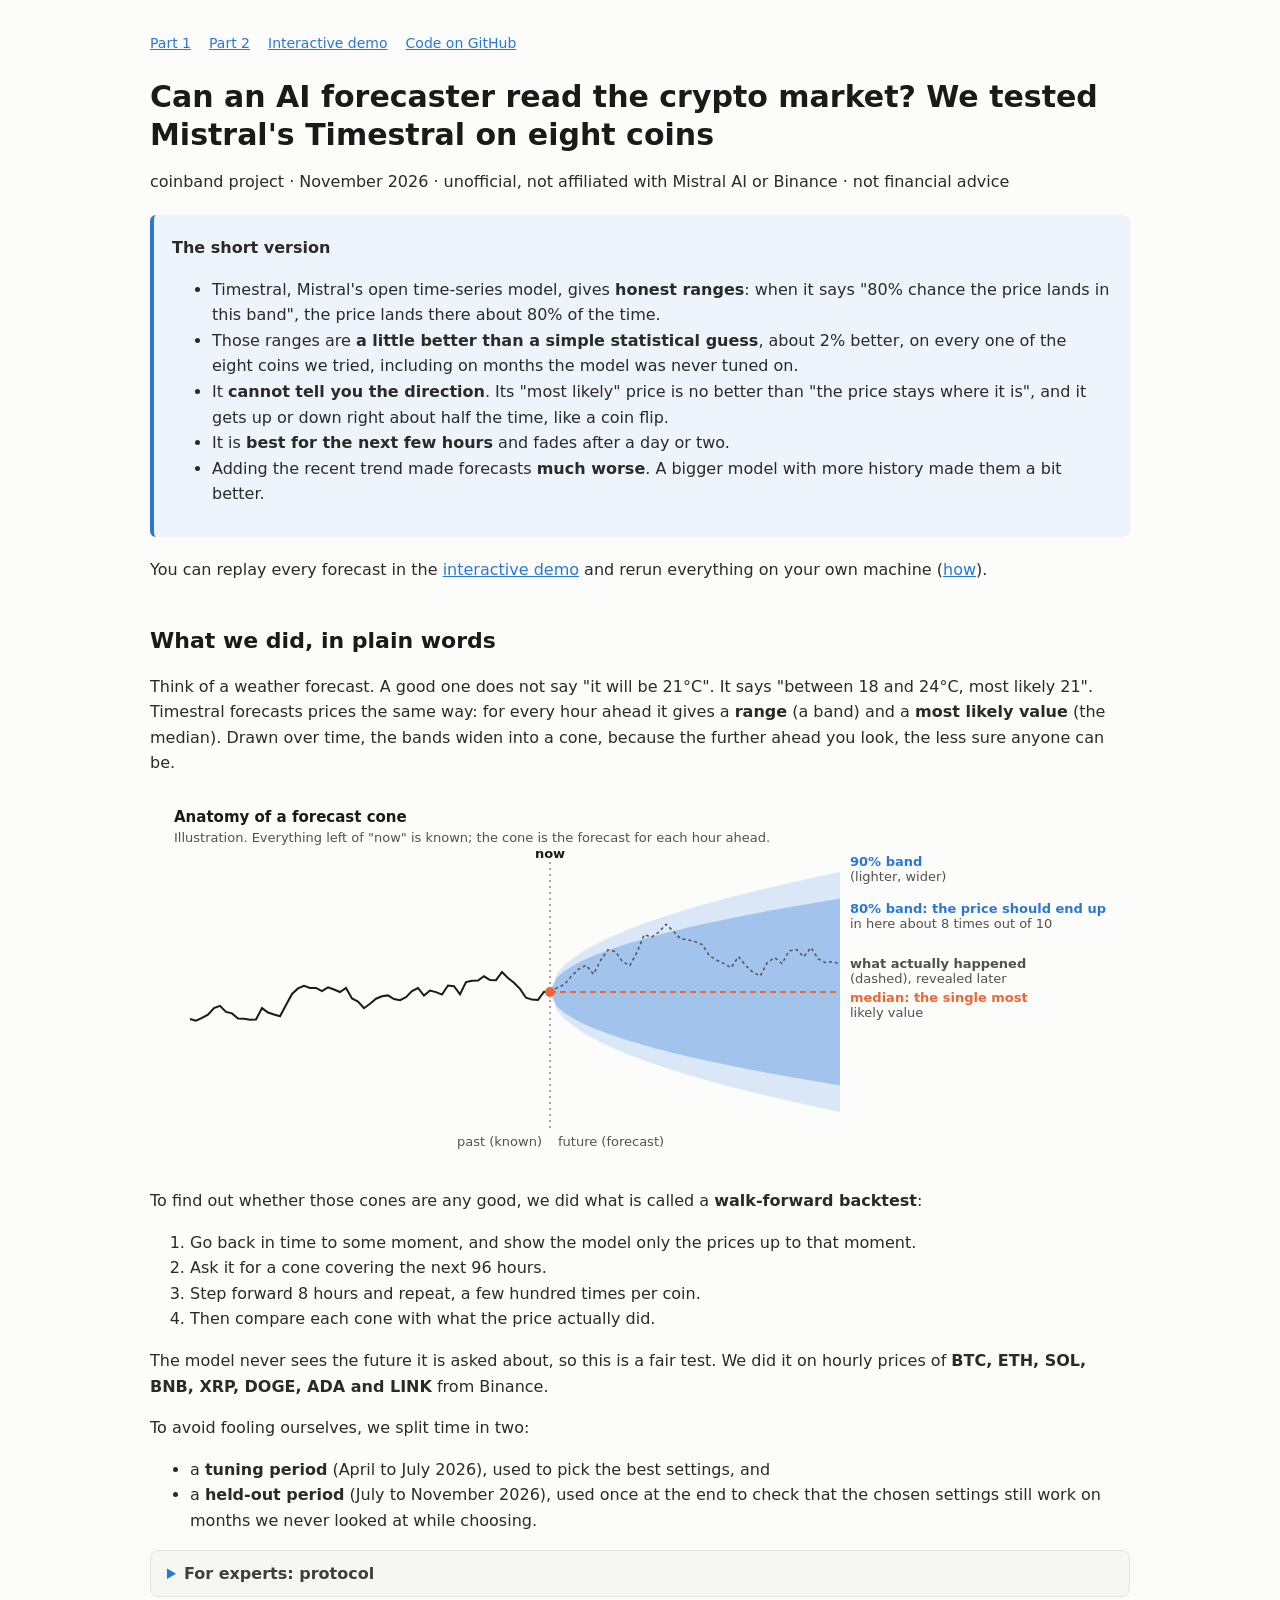
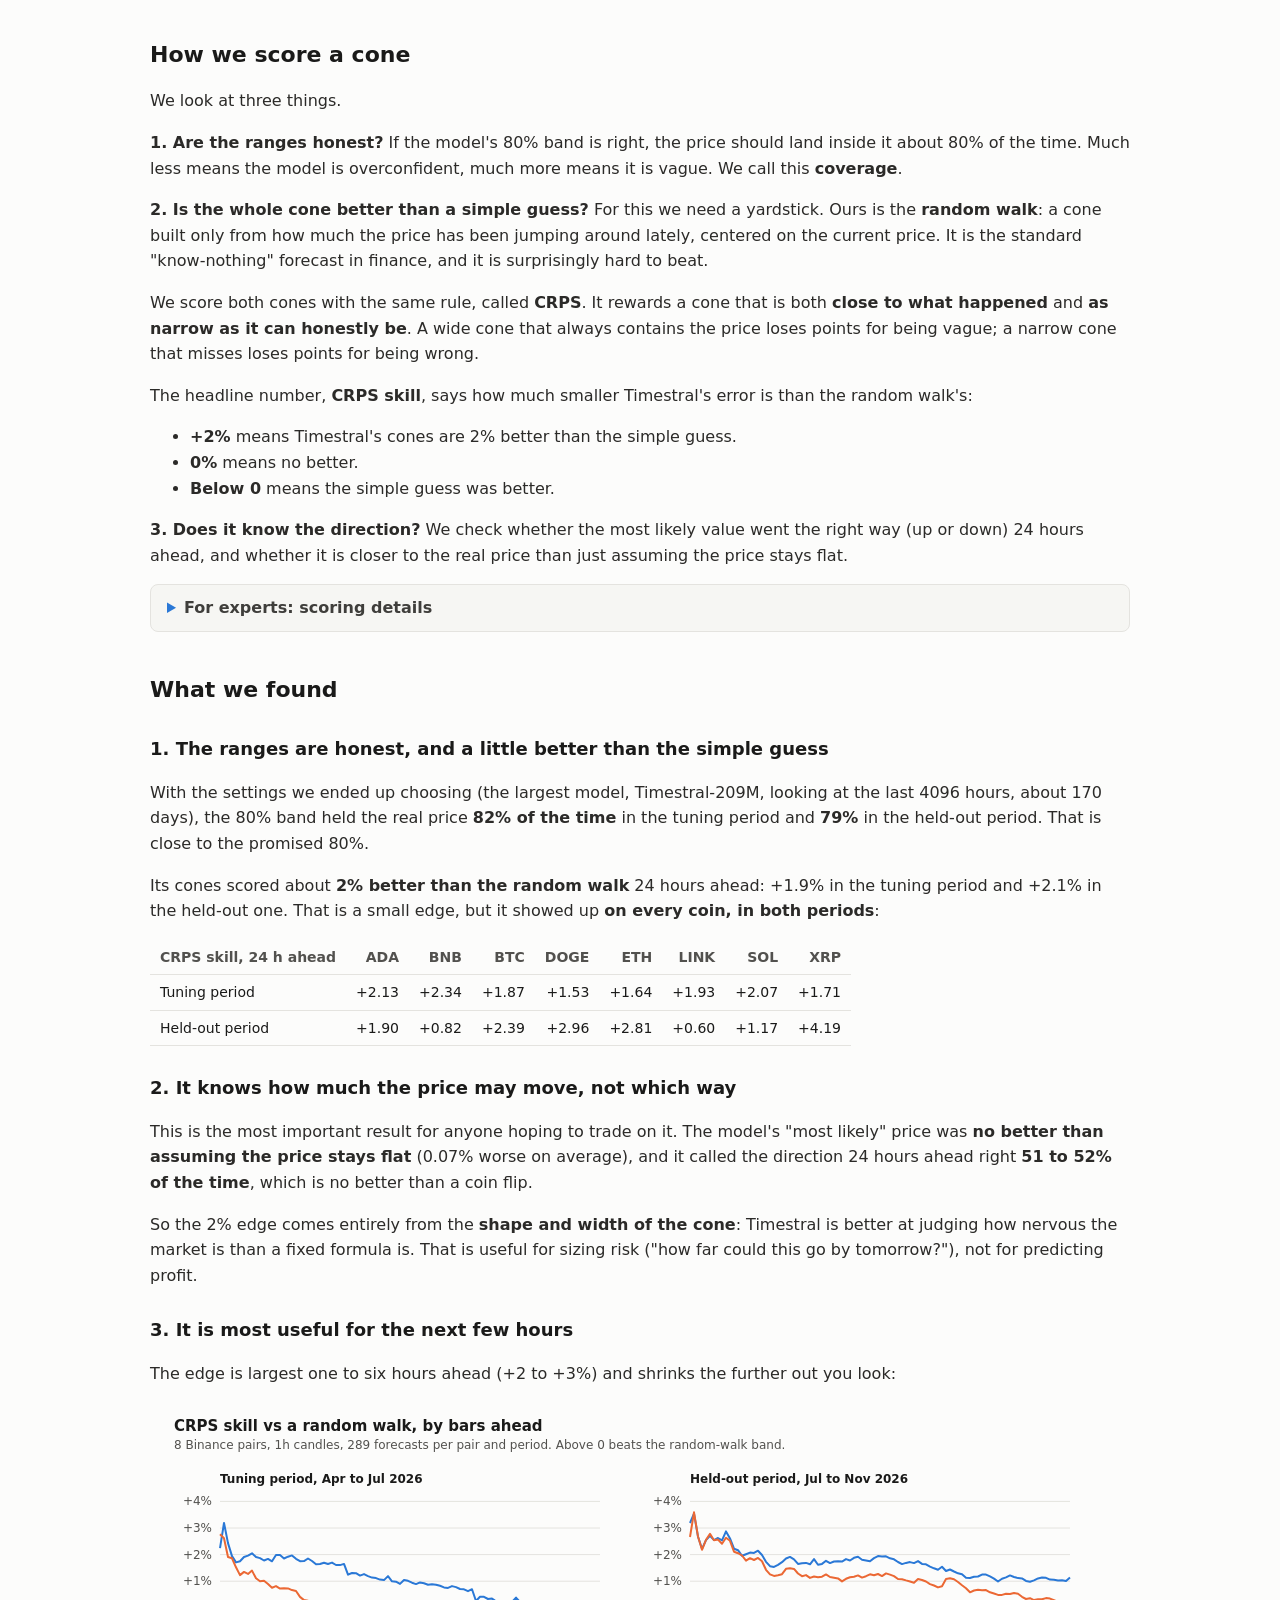
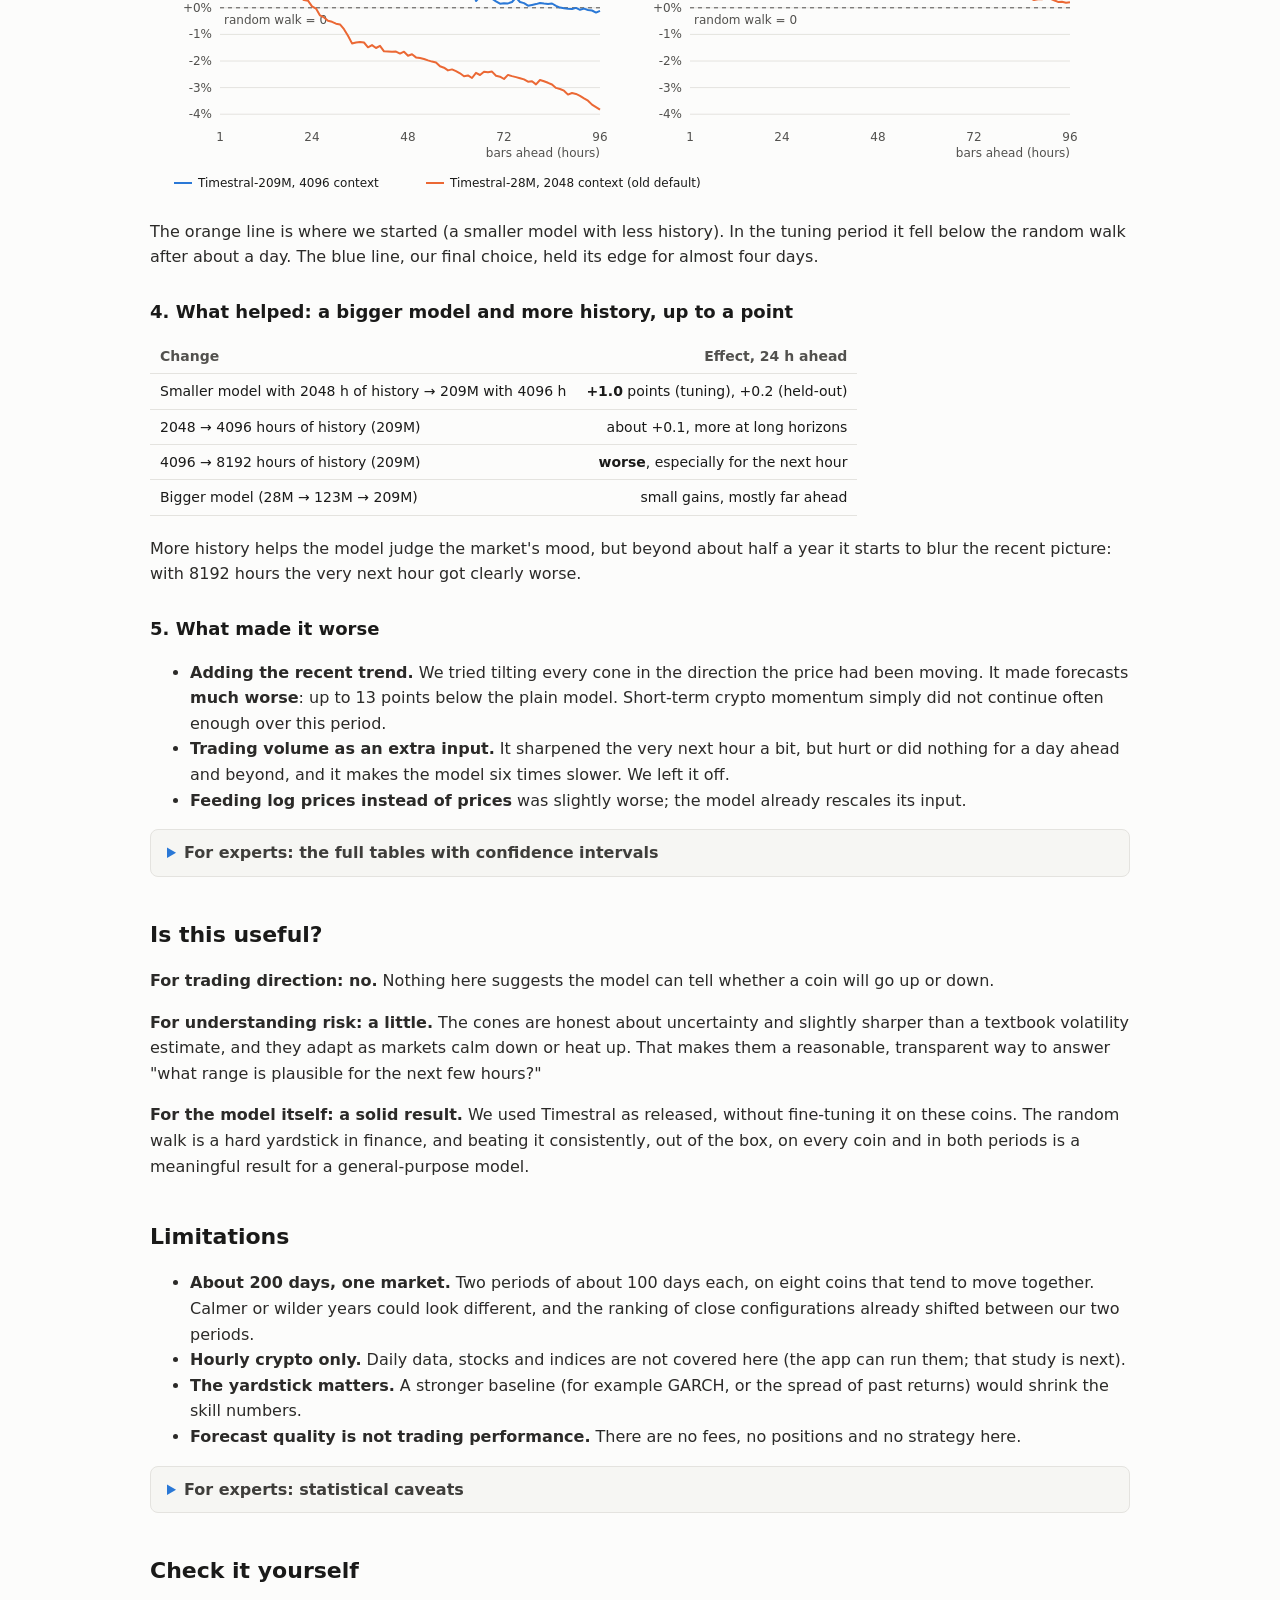
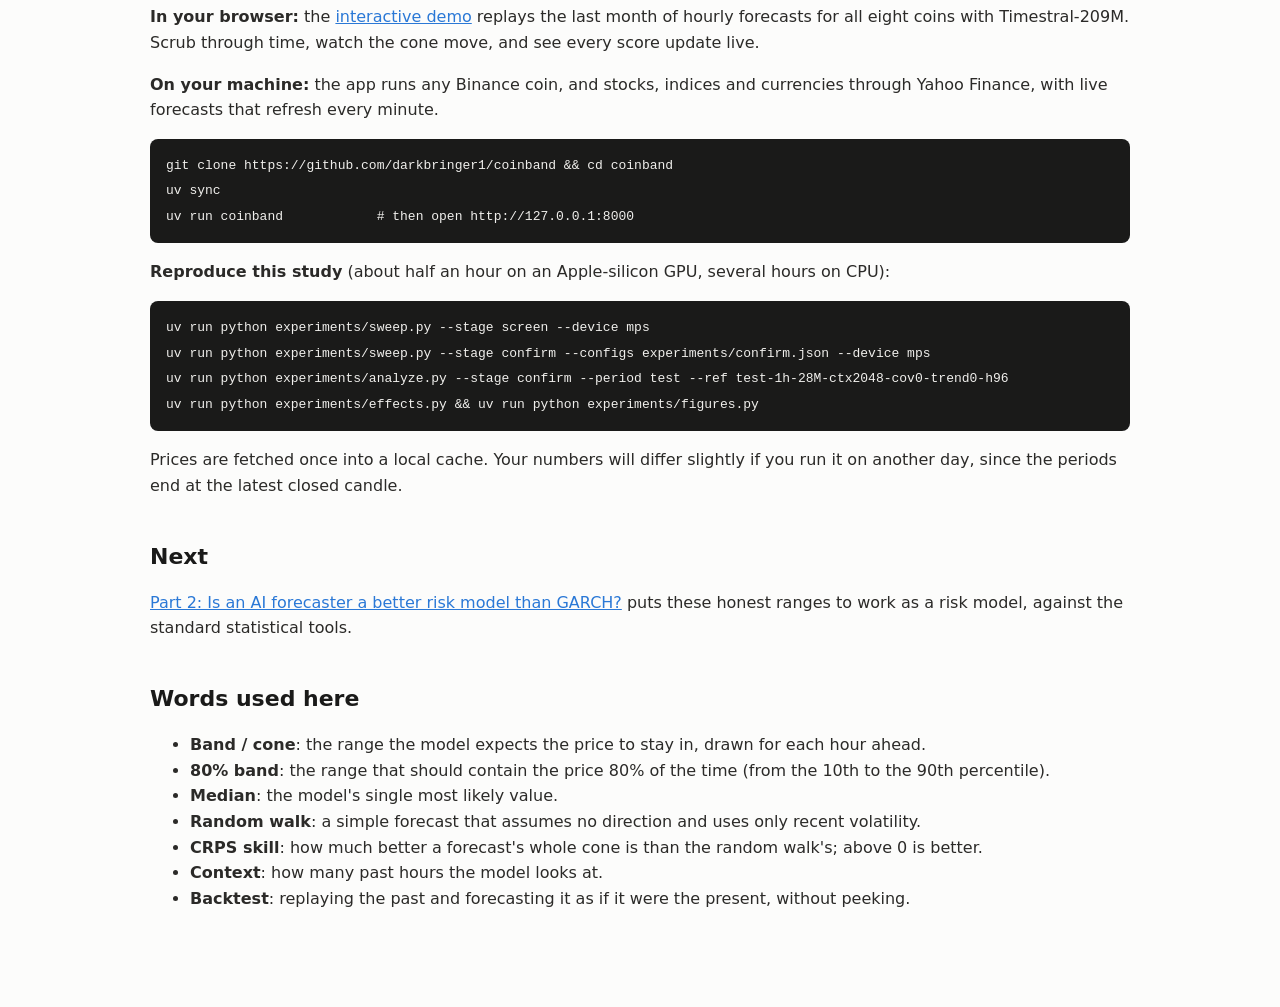
==== docs/index.html @ 48e4bb6d "Rewrite the study for general readers and build a GitHub Pages site - docs/paper.md rewritten in two" ====
<!-- generated by experiments/build_site.py from docs/paper.md -->
<!DOCTYPE html><html lang="en"><head><meta charset="utf-8"><meta name="viewport" content="width=device-width, initial-scale=1"><meta name="description" content="We backtested Mistral's Timestral forecaster on eight crypto coins: honest ranges, a small but consistent edge over a random walk, and no sense of direction."><title>Can an AI forecaster read the crypto market? We tested Mistral&#x27;s Timestral on eight coins</title><style>
:root { color-scheme: light; }
body { margin: 0; background: #fcfcfb; color: #1a1a19;
  font: 16px/1.6 ui-sans-serif, system-ui, -apple-system, "Segoe UI", Roboto, sans-serif; }
main { max-width: 980px; margin: 0 auto; padding: 32px 24px 80px; }
nav { font-size: 14px; margin-bottom: 24px; }
nav a { color: #2a78d6; }
h1 { font-size: 30px; line-height: 1.25; margin: 0 0 8px; }
h2 { font-size: 22px; margin: 40px 0 12px; }
h3 { font-size: 18px; margin: 28px 0 10px; }
p, li { color: #2b2a28; }
a { color: #2a78d6; }
code { font: 13px ui-monospace, SFMono-Regular, Menlo, monospace; background: #efeee9; padding: 1px 4px; border-radius: 4px; }
pre { background: #1a1a19; color: #f0efec; padding: 14px 16px; border-radius: 8px; overflow-x: auto; }
pre code { background: none; color: inherit; padding: 0; }
.table-wrap { overflow-x: auto; margin: 12px 0 20px; }
table { border-collapse: collapse; font-size: 14px; font-variant-numeric: tabular-nums; }
th, td { border-bottom: 1px solid #e4e3df; padding: 6px 10px; text-align: right; white-space: nowrap; }
th:first-child, td:first-child { text-align: left; white-space: normal; }
th { color: #52514e; font-weight: 600; }
img { max-width: 100%; height: auto; display: block; margin: 16px 0; }
blockquote { margin: 20px 0; padding: 14px 18px; background: #eef4fc; border-left: 4px solid #2a78d6; border-radius: 6px; }
blockquote p { margin: 6px 0; }
details { margin: 16px 0; border: 1px solid #e4e3df; border-radius: 8px; padding: 0 16px; background: #f6f6f3; }
details[open] { padding-bottom: 8px; }
summary { cursor: pointer; padding: 10px 0; font-weight: 600; color: #3f3e3b; }
details > summary::marker { color: #2a78d6; }
.lede { font-size: 18px; color: #3f3e3b; }
.nav { display: flex; gap: 18px; flex-wrap: wrap; }
</style></head><body><main><nav class="nav"><a href="./">Part 1</a><a href="risk/">Part 2</a><a href="demo/">Interactive demo</a><a href="https://github.com/darkbringer1/coinband">Code on GitHub</a></nav><h1 id="can-an-ai-forecaster-read-the-crypto-market-we-tested-mistral-s-timestral-on-eight-coins">Can an AI forecaster read the crypto market? We tested Mistral's Timestral on eight coins</h1>
<p>coinband project · November 2026 · unofficial, not affiliated with Mistral AI or Binance · not financial advice</p>
<blockquote><p><strong>The short version</strong></p>
<ul><li>Timestral, Mistral's open time-series model, gives <strong>honest ranges</strong>: when it says "80% chance the price lands in this band", the price lands there about 80% of the time.</li><li>Those ranges are <strong>a little better than a simple statistical guess</strong>, about 2% better, on every one of the eight coins we tried, including on months the model was never tuned on.</li><li>It <strong>cannot tell you the direction</strong>. Its "most likely" price is no better than "the price stays where it is", and it gets up or down right about half the time, like a coin flip.</li><li>It is <strong>best for the next few hours</strong> and fades after a day or two.</li><li>Adding the recent trend made forecasts <strong>much worse</strong>. A bigger model with more history made them a bit better.</li></ul></blockquote>
<p>You can replay every forecast in the <a href="demo/">interactive demo</a> and rerun everything on your own machine (<a href="#check-it-yourself">how</a>).</p>
<h2 id="what-we-did-in-plain-words">What we did, in plain words</h2>
<p>Think of a weather forecast. A good one does not say "it will be 21°C". It says "between 18 and 24°C, most likely 21". Timestral forecasts prices the same way: for every hour ahead it gives a <strong>range</strong> (a band) and a <strong>most likely value</strong> (the median). Drawn over time, the bands widen into a cone, because the further ahead you look, the less sure anyone can be.</p>
<p><img alt="A forecast cone" src="figures/cone-anatomy.svg"></p>
<p>To find out whether those cones are any good, we did what is called a <strong>walk-forward backtest</strong>:</p>
<ol><li>Go back in time to some moment, and show the model only the prices up to that moment.</li><li>Ask it for a cone covering the next 96 hours.</li><li>Step forward 8 hours and repeat, a few hundred times per coin.</li><li>Then compare each cone with what the price actually did.</li></ol>
<p>The model never sees the future it is asked about, so this is a fair test. We did it on hourly prices of <strong>BTC, ETH, SOL, BNB, XRP, DOGE, ADA and LINK</strong> from Binance.</p>
<p>To avoid fooling ourselves, we split time in two:</p>
<ul><li>a <strong>tuning period</strong> (April to July 2026), used to pick the best settings, and</li><li>a <strong>held-out period</strong> (July to November 2026), used once at the end to check that the chosen settings still work on months we never looked at while choosing.</li></ul>
<details>
<summary>For experts: protocol</summary>
<ul><li>Data: hourly closed candles from Binance's public market-data API, 13,152 hours per pair (May 2025 to November 2026), frozen in a local cache so every run sees the same data.</li><li>At each forecast origin the model sees at most <code>context</code> hours before it (NaN-padded when shorter) and returns 21 quantiles (P01 to P99) for each of the next 96 hours.</li><li>Origins are 8 hours apart; 300 per pair and period, of which the 289 whose 96 hours have fully played out are scored.</li><li>Tuning origins run from 2026-04-20 to 2026-07-29, held-out origins from 2026-07-29 to 2026-11-06.</li><li>Screening: 35 configurations on the tuning period and four pairs (BTC, ETH, SOL, BNB). Confirmation: eight configurations on all eight pairs in both periods. The default was chosen on the tuning period; held-out numbers were computed once, after that choice.</li><li>Models: Timestral-5M, 28M, 123M and 209M from the upstream release, unmodified, with the library's default test-time augmentation (symmetric averaging and non-negative clipping).</li></ul>
</details>
<h2 id="how-we-score-a-cone">How we score a cone</h2>
<p>We look at three things.</p>
<p><strong>1. Are the ranges honest?</strong> If the model's 80% band is right, the price should land inside it about 80% of the time. Much less means the model is overconfident, much more means it is vague. We call this <strong>coverage</strong>.</p>
<p><strong>2. Is the whole cone better than a simple guess?</strong> For this we need a yardstick. Ours is the <strong>random walk</strong>: a cone built only from how much the price has been jumping around lately, centered on the current price. It is the standard "know-nothing" forecast in finance, and it is surprisingly hard to beat.</p>
<p>We score both cones with the same rule, called <strong>CRPS</strong>. It rewards a cone that is both <strong>close to what happened</strong> and <strong>as narrow as it can honestly be</strong>. A wide cone that always contains the price loses points for being vague; a narrow cone that misses loses points for being wrong.</p>
<p>The headline number, <strong>CRPS skill</strong>, says how much smaller Timestral's error is than the random walk's:</p>
<ul><li><strong>+2%</strong> means Timestral's cones are 2% better than the simple guess.</li><li><strong>0%</strong> means no better.</li><li><strong>Below 0</strong> means the simple guess was better.</li></ul>
<p><strong>3. Does it know the direction?</strong> We check whether the most likely value went the right way (up or down) 24 hours ahead, and whether it is closer to the real price than just assuming the price stays flat.</p>
<details>
<summary>For experts: scoring details</summary>
<ul><li>All errors are divided by the last known price, so pairs with very different prices pool fairly.</li><li>CRPS is approximated as twice the mean pinball loss over the model's 21 quantile levels, applied the same way to the forecast and the baseline.</li><li>Random-walk baseline: last price × exp(σ·√k·z_q) for quantile level q at step k, with σ the standard deviation of the previous 500 one-hour log returns.</li><li>CRPS skill = 1 − ΣCRPS(forecast) / ΣCRPS(random walk), pooled over pairs and origins, over steps 1 to h.</li><li>MAE skill: the median against "price stays flat".</li><li>Calibration error: mean absolute gap between each quantile level and how often the price came in at or below that quantile.</li><li>Direction hit: whether the median got the sign of the move h hours ahead right; a flat call counts as a miss.</li><li>Confidence intervals: 90% moving-block bootstrap over origins, blocks of 12 origins (96 hours) so overlapping forecasts stay together, 1000 resamples, the same resamples for every configuration so differences are paired.</li></ul>
</details>
<h2 id="what-we-found">What we found</h2>
<h3 id="1-the-ranges-are-honest-and-a-little-better-than-the-simple-guess">1. The ranges are honest, and a little better than the simple guess</h3>
<p>With the settings we ended up choosing (the largest model, Timestral-209M, looking at the last 4096 hours, about 170 days), the 80% band held the real price <strong>82% of the time</strong> in the tuning period and <strong>79%</strong> in the held-out period. That is close to the promised 80%.</p>
<p>Its cones scored about <strong>2% better than the random walk</strong> 24 hours ahead: +1.9% in the tuning period and +2.1% in the held-out one. That is a small edge, but it showed up <strong>on every coin, in both periods</strong>:</p>
<div class="table-wrap"><table><thead><tr><th>CRPS skill, 24 h ahead</th><th>ADA</th><th>BNB</th><th>BTC</th><th>DOGE</th><th>ETH</th><th>LINK</th><th>SOL</th><th>XRP</th></tr></thead><tbody><tr><td>Tuning period</td><td>+2.13</td><td>+2.34</td><td>+1.87</td><td>+1.53</td><td>+1.64</td><td>+1.93</td><td>+2.07</td><td>+1.71</td></tr><tr><td>Held-out period</td><td>+1.90</td><td>+0.82</td><td>+2.39</td><td>+2.96</td><td>+2.81</td><td>+0.60</td><td>+1.17</td><td>+4.19</td></tr></tbody></table></div>
<h3 id="2-it-knows-how-much-the-price-may-move-not-which-way">2. It knows how much the price may move, not which way</h3>
<p>This is the most important result for anyone hoping to trade on it. The model's "most likely" price was <strong>no better than assuming the price stays flat</strong> (0.07% worse on average), and it called the direction 24 hours ahead right <strong>51 to 52% of the time</strong>, which is no better than a coin flip.</p>
<p>So the 2% edge comes entirely from the <strong>shape and width of the cone</strong>: Timestral is better at judging how nervous the market is than a fixed formula is. That is useful for sizing risk ("how far could this go by tomorrow?"), not for predicting profit.</p>
<h3 id="3-it-is-most-useful-for-the-next-few-hours">3. It is most useful for the next few hours</h3>
<p>The edge is largest one to six hours ahead (+2 to +3%) and shrinks the further out you look:</p>
<p><img alt="CRPS skill by hours ahead" src="figures/skill-by-horizon.svg"></p>
<p>The orange line is where we started (a smaller model with less history). In the tuning period it fell below the random walk after about a day. The blue line, our final choice, held its edge for almost four days.</p>
<h3 id="4-what-helped-a-bigger-model-and-more-history-up-to-a-point">4. What helped: a bigger model and more history, up to a point</h3>
<div class="table-wrap"><table><thead><tr><th>Change</th><th>Effect, 24 h ahead</th></tr></thead><tbody><tr><td>Smaller model with 2048 h of history → 209M with 4096 h</td><td><strong>+1.0</strong> points (tuning), +0.2 (held-out)</td></tr><tr><td>2048 → 4096 hours of history (209M)</td><td>about +0.1, more at long horizons</td></tr><tr><td>4096 → 8192 hours of history (209M)</td><td><strong>worse</strong>, especially for the next hour</td></tr><tr><td>Bigger model (28M → 123M → 209M)</td><td>small gains, mostly far ahead</td></tr></tbody></table></div>
<p>More history helps the model judge the market's mood, but beyond about half a year it starts to blur the recent picture: with 8192 hours the very next hour got clearly worse.</p>
<h3 id="5-what-made-it-worse">5. What made it worse</h3>
<ul><li><strong>Adding the recent trend.</strong> We tried tilting every cone in the direction the price had been moving. It made forecasts <strong>much worse</strong>: up to 13 points below the plain model. Short-term crypto momentum simply did not continue often enough over this period.</li><li><strong>Trading volume as an extra input.</strong> It sharpened the very next hour a bit, but hurt or did nothing for a day ahead and beyond, and it makes the model six times slower. We left it off.</li><li><strong>Feeding log prices instead of prices</strong> was slightly worse; the model already rescales its input.</li></ul>
<details>
<summary>For experts: the full tables with confidence intervals</summary>
<p><strong>The shortlist, eight pairs.</strong> CRPS skill vs the random walk, % (steps 1 to h):</p>
<div class="table-wrap"><table><thead><tr><th>Configuration</th><th>Tuning h=1</th><th>h=6</th><th>h=24</th><th>h=96</th><th>Held-out h=1</th><th>h=6</th><th>h=24</th><th>h=96</th></tr></thead><tbody><tr><td><strong>209M, ctx 4096 (default)</strong></td><td>+2.24</td><td>+2.12</td><td><strong>+1.90</strong></td><td>+0.73</td><td>+3.19</td><td>+2.72</td><td><strong>+2.13</strong></td><td>+1.51</td></tr><tr><td>209M, ctx 2048</td><td>+3.41</td><td>+2.38</td><td>+1.83</td><td>+0.24</td><td>+3.20</td><td>+2.67</td><td>+2.00</td><td>+1.02</td></tr><tr><td>123M, ctx 4096</td><td>+2.18</td><td>+2.06</td><td>+1.76</td><td>+0.52</td><td>+3.04</td><td>+2.69</td><td>+2.02</td><td>+1.42</td></tr><tr><td>209M, ctx 8192</td><td>−0.42</td><td>+1.37</td><td>+1.65</td><td>+0.38</td><td>+1.26</td><td>+2.18</td><td>+1.93</td><td>+1.07</td></tr><tr><td>28M, ctx 4096</td><td>+2.53</td><td>+1.99</td><td>+1.51</td><td>−0.00</td><td>+2.96</td><td>+2.77</td><td>+2.04</td><td>+1.23</td></tr><tr><td>209M, ctx 4096, volume</td><td>+2.98</td><td>+2.55</td><td>+1.25</td><td>−1.01</td><td>+3.85</td><td>+3.42</td><td>+2.20</td><td>+1.57</td></tr><tr><td>28M, ctx 4096, volume</td><td>+2.60</td><td>+1.96</td><td>+0.97</td><td>−1.16</td><td>+2.98</td><td>+2.98</td><td>+2.10</td><td>+1.50</td></tr><tr><td>28M, ctx 2048 (old default)</td><td>+2.77</td><td>+1.84</td><td>+0.88</td><td>−1.94</td><td>+2.66</td><td>+2.69</td><td>+1.93</td><td>+0.94</td></tr></tbody></table></div>
<p>For the default, 24 hours ahead: MAE skill −0.07% in both periods, 80% coverage 82.0% and 79.3%, calibration error 0.88 and 0.80 points, direction hit 50.9% and 51.8%.</p>
<p><strong>One change at a time.</strong> Change in CRPS skill, percentage points, with 90% paired bootstrap intervals; bold when the interval excludes zero:</p>
<div class="table-wrap"><table><thead><tr><th>Change</th><th>Tuning h=1</th><th>h=24</th><th>h=96</th><th>Held-out h=1</th><th>h=24</th><th>h=96</th></tr></thead><tbody><tr><td>Old default to 209M, ctx 4096</td><td>−0.52 (−1.05, +0.09)</td><td><strong>+1.02 (+0.34, +1.78)</strong></td><td><strong>+2.66 (+0.78, +4.62)</strong></td><td><strong>+0.53 (+0.11, +0.94)</strong></td><td>+0.20 (−0.07, +0.36)</td><td><strong>+0.57 (+0.14, +0.96)</strong></td></tr><tr><td>Context 2048 to 4096, 209M</td><td><strong>−1.16 (−1.50, −0.81)</strong></td><td>+0.07 (−0.19, +0.38)</td><td>+0.48 (−0.10, +1.11)</td><td>−0.01 (−0.20, +0.17)</td><td>+0.13 (−0.01, +0.24)</td><td><strong>+0.49 (+0.11, +0.86)</strong></td></tr><tr><td>Context 4096 to 8192, 209M</td><td><strong>−2.66 (−3.35, −2.00)</strong></td><td><strong>−0.25 (−0.45, −0.08)</strong></td><td><strong>−0.35 (−0.62, −0.11)</strong></td><td><strong>−1.93 (−2.50, −1.32)</strong></td><td>−0.20 (−0.40, +0.02)</td><td><strong>−0.43 (−0.76, −0.12)</strong></td></tr><tr><td>28M to 123M, ctx 4096</td><td>−0.35 (−0.82, +0.52)</td><td>+0.25 (−0.02, +0.64)</td><td><strong>+0.52 (+0.02, +1.15)</strong></td><td>+0.08 (−0.50, +0.61)</td><td>−0.01 (−0.28, +0.26)</td><td>+0.18 (−0.49, +0.88)</td></tr><tr><td>123M to 209M, ctx 4096</td><td>+0.06 (−0.49, +0.36)</td><td>+0.14 (−0.06, +0.32)</td><td>+0.21 (−0.15, +0.63)</td><td>+0.15 (−0.21, +0.59)</td><td>+0.11 (−0.05, +0.26)</td><td>+0.09 (−0.12, +0.32)</td></tr><tr><td>Volume, 209M ctx 4096</td><td><strong>+0.73 (+0.20, +1.14)</strong></td><td><strong>−0.65 (−1.36, −0.17)</strong></td><td><strong>−1.73 (−2.87, −0.97)</strong></td><td><strong>+0.66 (+0.28, +1.11)</strong></td><td>+0.06 (−0.35, +0.45)</td><td>+0.07 (−0.56, +0.65)</td></tr></tbody></table></div>
<p><strong>Trend drift</strong> (screen: four pairs, tuning period, 28M with a 4096-hour context and volume): tilting each forecast by the least-squares slope of log price over the last N hours moved CRPS skill 24 hours ahead from +0.95% without trend by −13.3 points (N = 48), −4.6 (N = 168) and −1.1 (N = 720), and was worse at every horizon tested.</p>
<p><strong>Log prices</strong> (an earlier, smaller test with one forecast per hour on the most recent months): lowered CRPS skill by about 0.1 points for both 28M and 209M.</p>
</details>
<h2 id="is-this-useful">Is this useful?</h2>
<p><strong>For trading direction: no.</strong> Nothing here suggests the model can tell whether a coin will go up or down.</p>
<p><strong>For understanding risk: a little.</strong> The cones are honest about uncertainty and slightly sharper than a textbook volatility estimate, and they adapt as markets calm down or heat up. That makes them a reasonable, transparent way to answer "what range is plausible for the next few hours?"</p>
<p><strong>For the model itself: a solid result.</strong> We used Timestral as released, without fine-tuning it on these coins. The random walk is a hard yardstick in finance, and beating it consistently, out of the box, on every coin and in both periods is a meaningful result for a general-purpose model.</p>
<h2 id="limitations">Limitations</h2>
<ul><li><strong>About 200 days, one market.</strong> Two periods of about 100 days each, on eight coins that tend to move together. Calmer or wilder years could look different, and the ranking of close configurations already shifted between our two periods.</li><li><strong>Hourly crypto only.</strong> Daily data, stocks and indices are not covered here (the app can run them; that study is next).</li><li><strong>The yardstick matters.</strong> A stronger baseline (for example GARCH, or the spread of past returns) would shrink the skill numbers.</li><li><strong>Forecast quality is not trading performance.</strong> There are no fees, no positions and no strategy here.</li></ul>
<details>
<summary>For experts: statistical caveats</summary>
<ul><li>The bootstrap resamples each pair separately and so ignores the correlation between pairs; the intervals are likely too narrow.</li><li>Screening and the choice of default used the tuning period only, but the shortlist was informed by a few earlier exploratory runs on the most recent months (now the held-out period). The held-out numbers are therefore slightly optimistic.</li><li>CRPS is approximated from 21 unevenly spaced quantiles.</li></ul>
</details>
<h2 id="check-it-yourself">Check it yourself</h2>
<p><strong>In your browser:</strong> the <a href="demo/">interactive demo</a> replays the last month of hourly forecasts for all eight coins with Timestral-209M. Scrub through time, watch the cone move, and see every score update live.</p>
<p><strong>On your machine:</strong> the app runs any Binance coin, and stocks, indices and currencies through Yahoo Finance, with live forecasts that refresh every minute.</p>
<pre><code>git clone https://github.com/darkbringer1/coinband &amp;&amp; cd coinband
uv sync
uv run coinband            # then open http://127.0.0.1:8000</code></pre>
<p><strong>Reproduce this study</strong> (about half an hour on an Apple-silicon GPU, several hours on CPU):</p>
<pre><code>uv run python experiments/sweep.py --stage screen --device mps
uv run python experiments/sweep.py --stage confirm --configs experiments/confirm.json --device mps
uv run python experiments/analyze.py --stage confirm --period test --ref test-1h-28M-ctx2048-cov0-trend0-h96
uv run python experiments/effects.py &amp;&amp; uv run python experiments/figures.py</code></pre>
<p>Prices are fetched once into a local cache. Your numbers will differ slightly if you run it on another day, since the periods end at the latest closed candle.</p>
<h2 id="next">Next</h2>
<p><a href="risk/">Part 2: Is an AI forecaster a better risk model than GARCH?</a> puts these honest ranges to work as a risk model, against the standard statistical tools.</p>
<h2 id="words-used-here">Words used here</h2>
<ul><li><strong>Band / cone</strong>: the range the model expects the price to stay in, drawn for each hour ahead.</li><li><strong>80% band</strong>: the range that should contain the price 80% of the time (from the 10th to the 90th percentile).</li><li><strong>Median</strong>: the model's single most likely value.</li><li><strong>Random walk</strong>: a simple forecast that assumes no direction and uses only recent volatility.</li><li><strong>CRPS skill</strong>: how much better a forecast's whole cone is than the random walk's; above 0 is better.</li><li><strong>Context</strong>: how many past hours the model looks at.</li><li><strong>Backtest</strong>: replaying the past and forecasting it as if it were the present, without peeking.</li></ul></main></body></html>
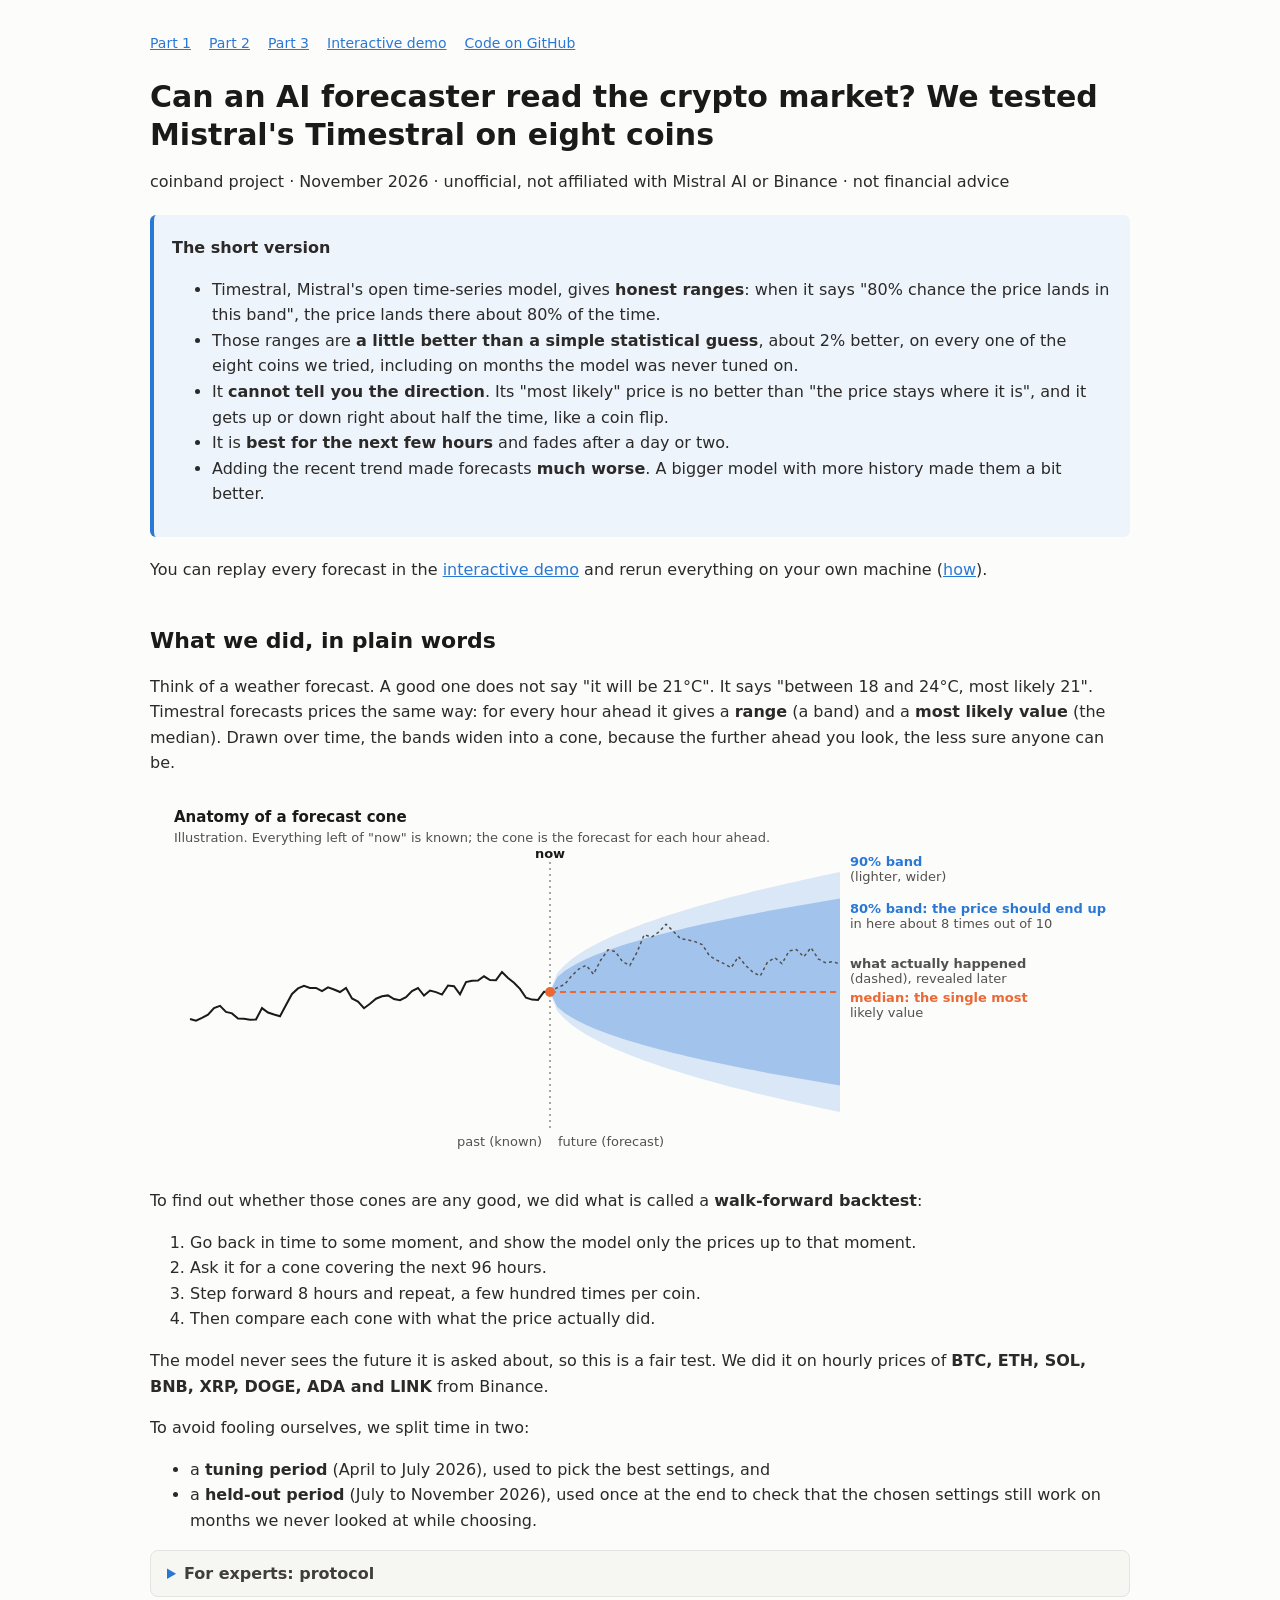
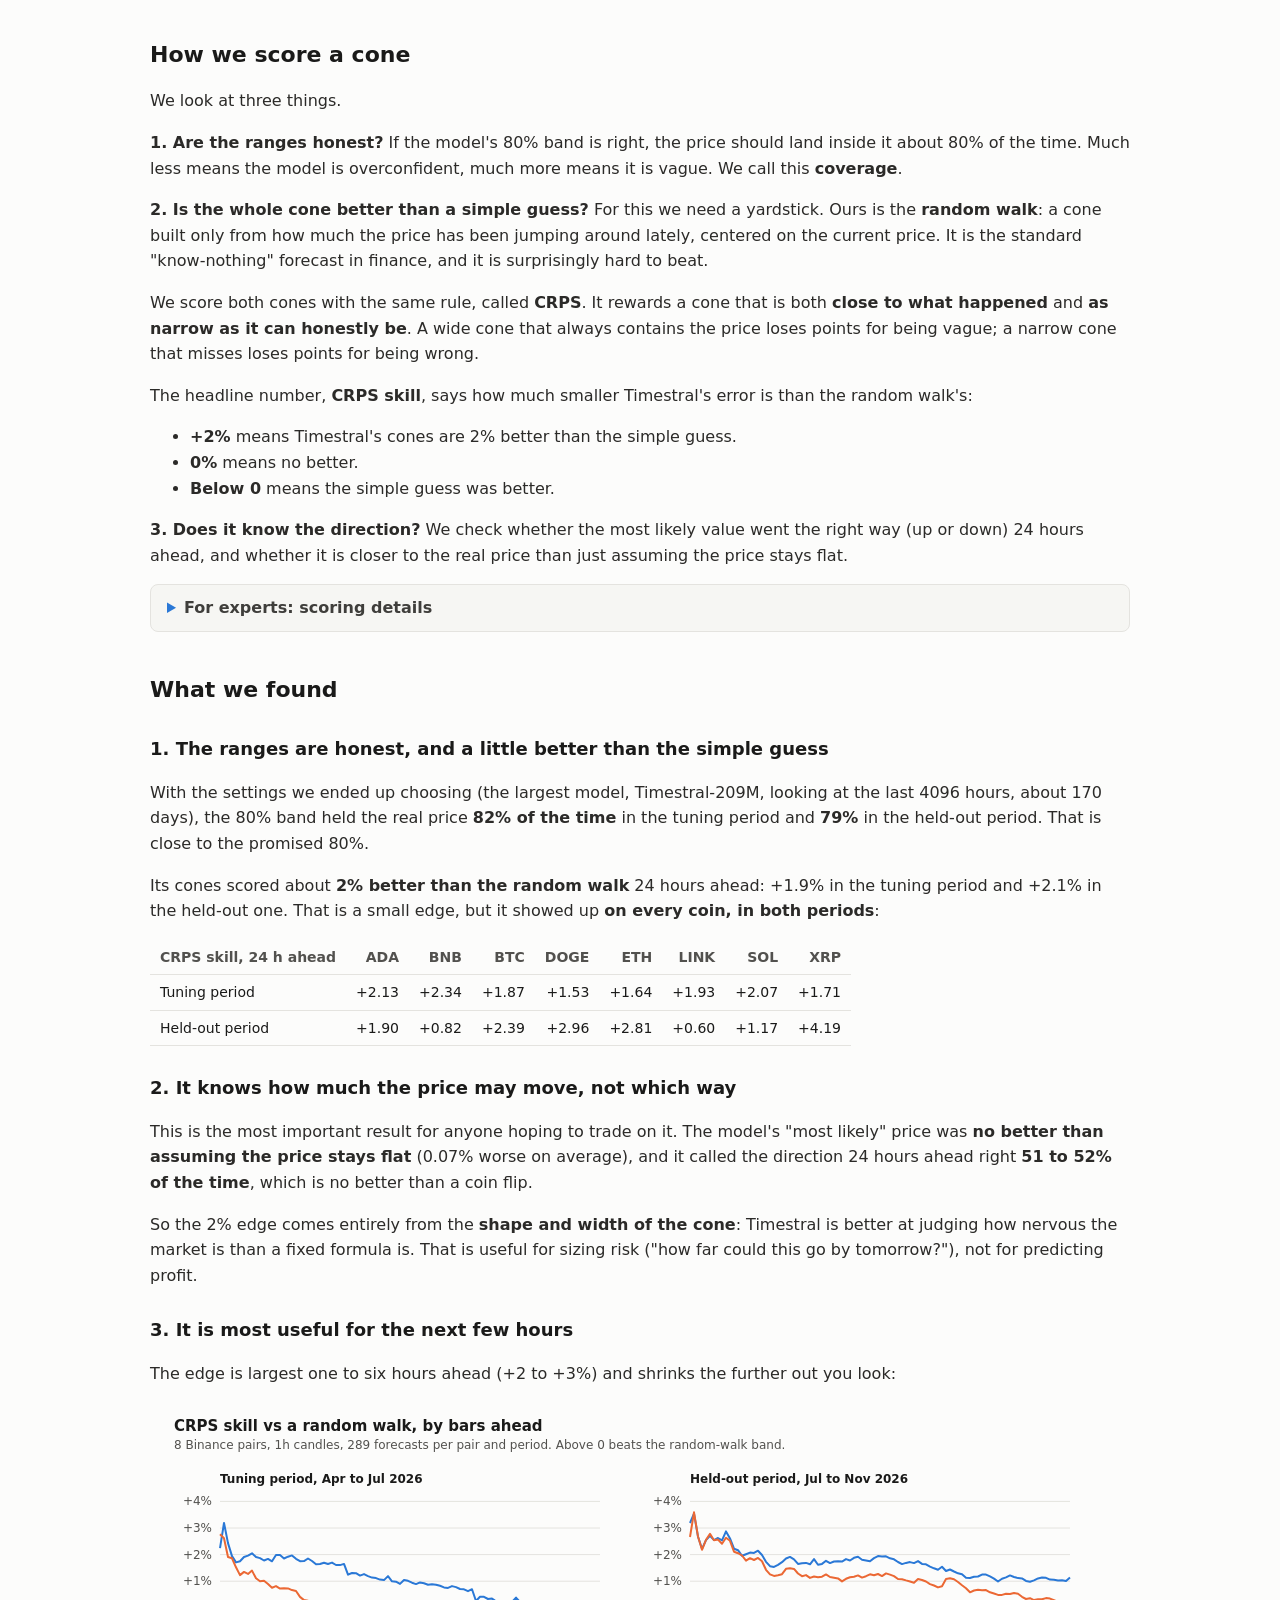
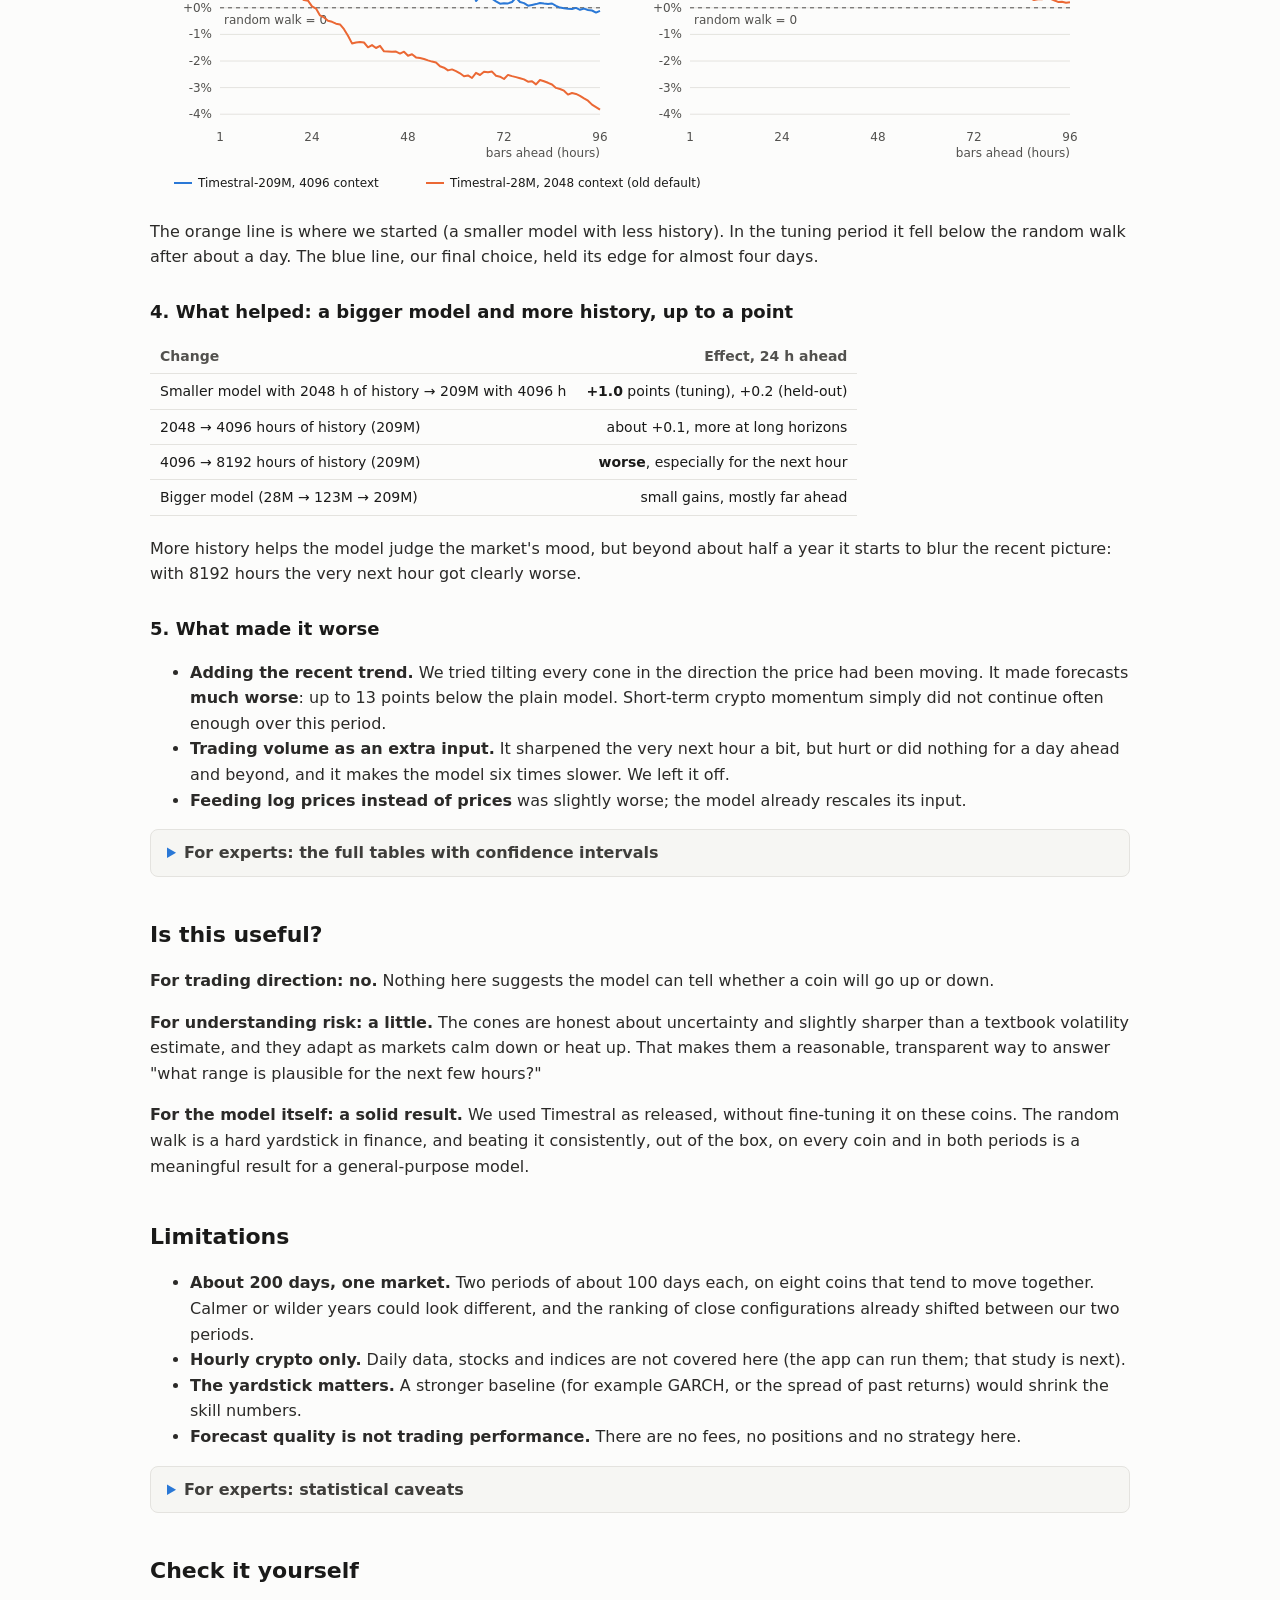
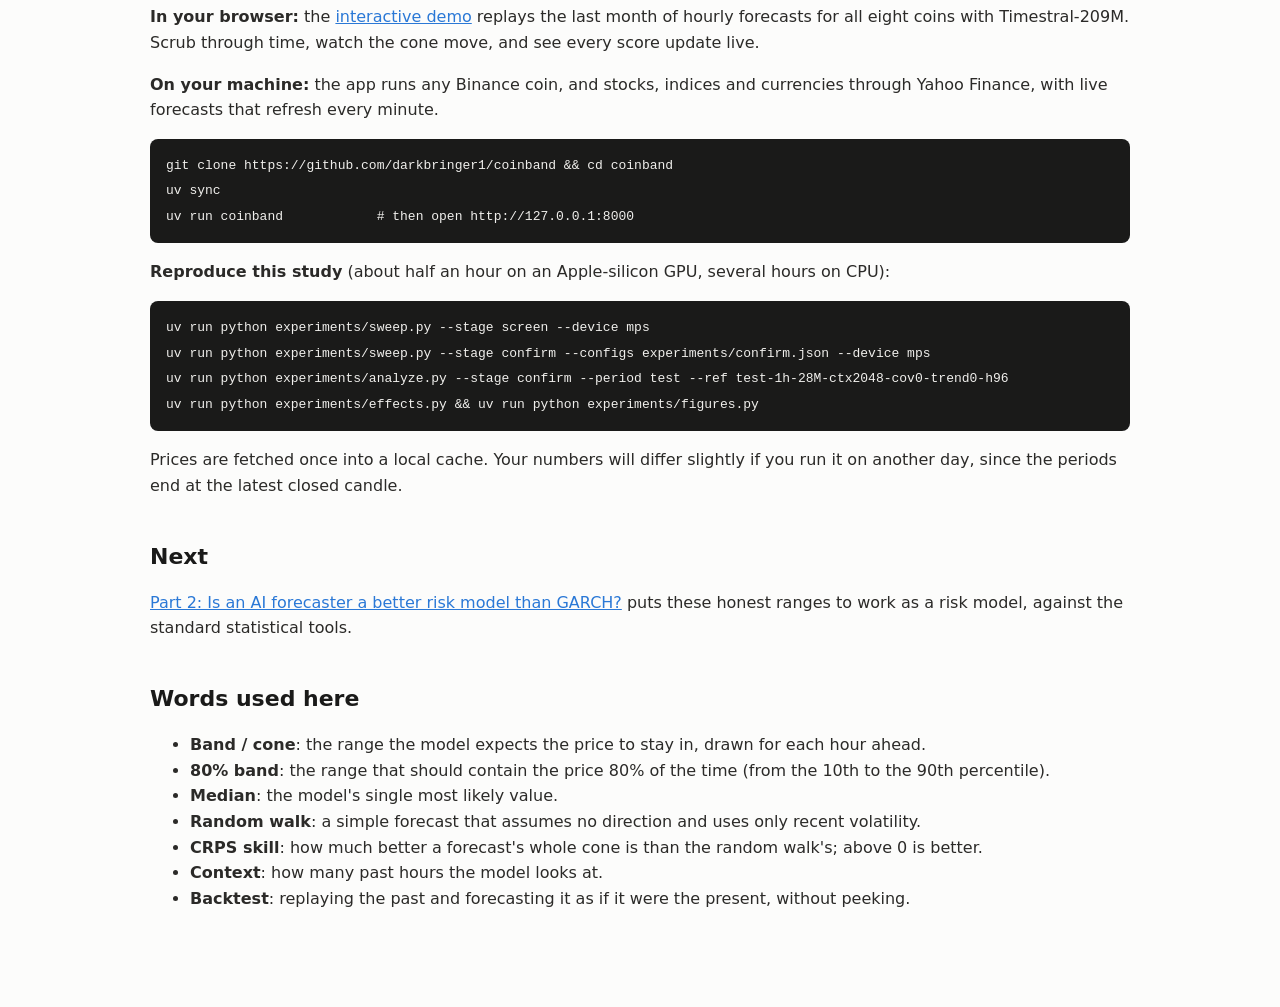
==== commit 2942241a: "Add part three: extra inputs and a match against the options market - docs/options.md: market-leader" ====
--- a/docs/index.html
+++ b/docs/index.html
@@ -28,7 +28,7 @@
 details > summary::marker { color: #2a78d6; }
 .lede { font-size: 18px; color: #3f3e3b; }
 .nav { display: flex; gap: 18px; flex-wrap: wrap; }
-</style></head><body><main><nav class="nav"><a href="./">Part 1</a><a href="risk/">Part 2</a><a href="demo/">Interactive demo</a><a href="https://github.com/darkbringer1/coinband">Code on GitHub</a></nav><h1 id="can-an-ai-forecaster-read-the-crypto-market-we-tested-mistral-s-timestral-on-eight-coins">Can an AI forecaster read the crypto market? We tested Mistral's Timestral on eight coins</h1>
+</style></head><body><main><nav class="nav"><a href="./">Part 1</a><a href="risk/">Part 2</a><a href="options/">Part 3</a><a href="demo/">Interactive demo</a><a href="https://github.com/darkbringer1/coinband">Code on GitHub</a></nav><h1 id="can-an-ai-forecaster-read-the-crypto-market-we-tested-mistral-s-timestral-on-eight-coins">Can an AI forecaster read the crypto market? We tested Mistral's Timestral on eight coins</h1>
 <p>coinband project · November 2026 · unofficial, not affiliated with Mistral AI or Binance · not financial advice</p>
 <blockquote><p><strong>The short version</strong></p>
 <ul><li>Timestral, Mistral's open time-series model, gives <strong>honest ranges</strong>: when it says "80% chance the price lands in this band", the price lands there about 80% of the time.</li><li>Those ranges are <strong>a little better than a simple statistical guess</strong>, about 2% better, on every one of the eight coins we tried, including on months the model was never tuned on.</li><li>It <strong>cannot tell you the direction</strong>. Its "most likely" price is no better than "the price stays where it is", and it gets up or down right about half the time, like a coin flip.</li><li>It is <strong>best for the next few hours</strong> and fades after a day or two.</li><li>Adding the recent trend made forecasts <strong>much worse</strong>. A bigger model with more history made them a bit better.</li></ul></blockquote>
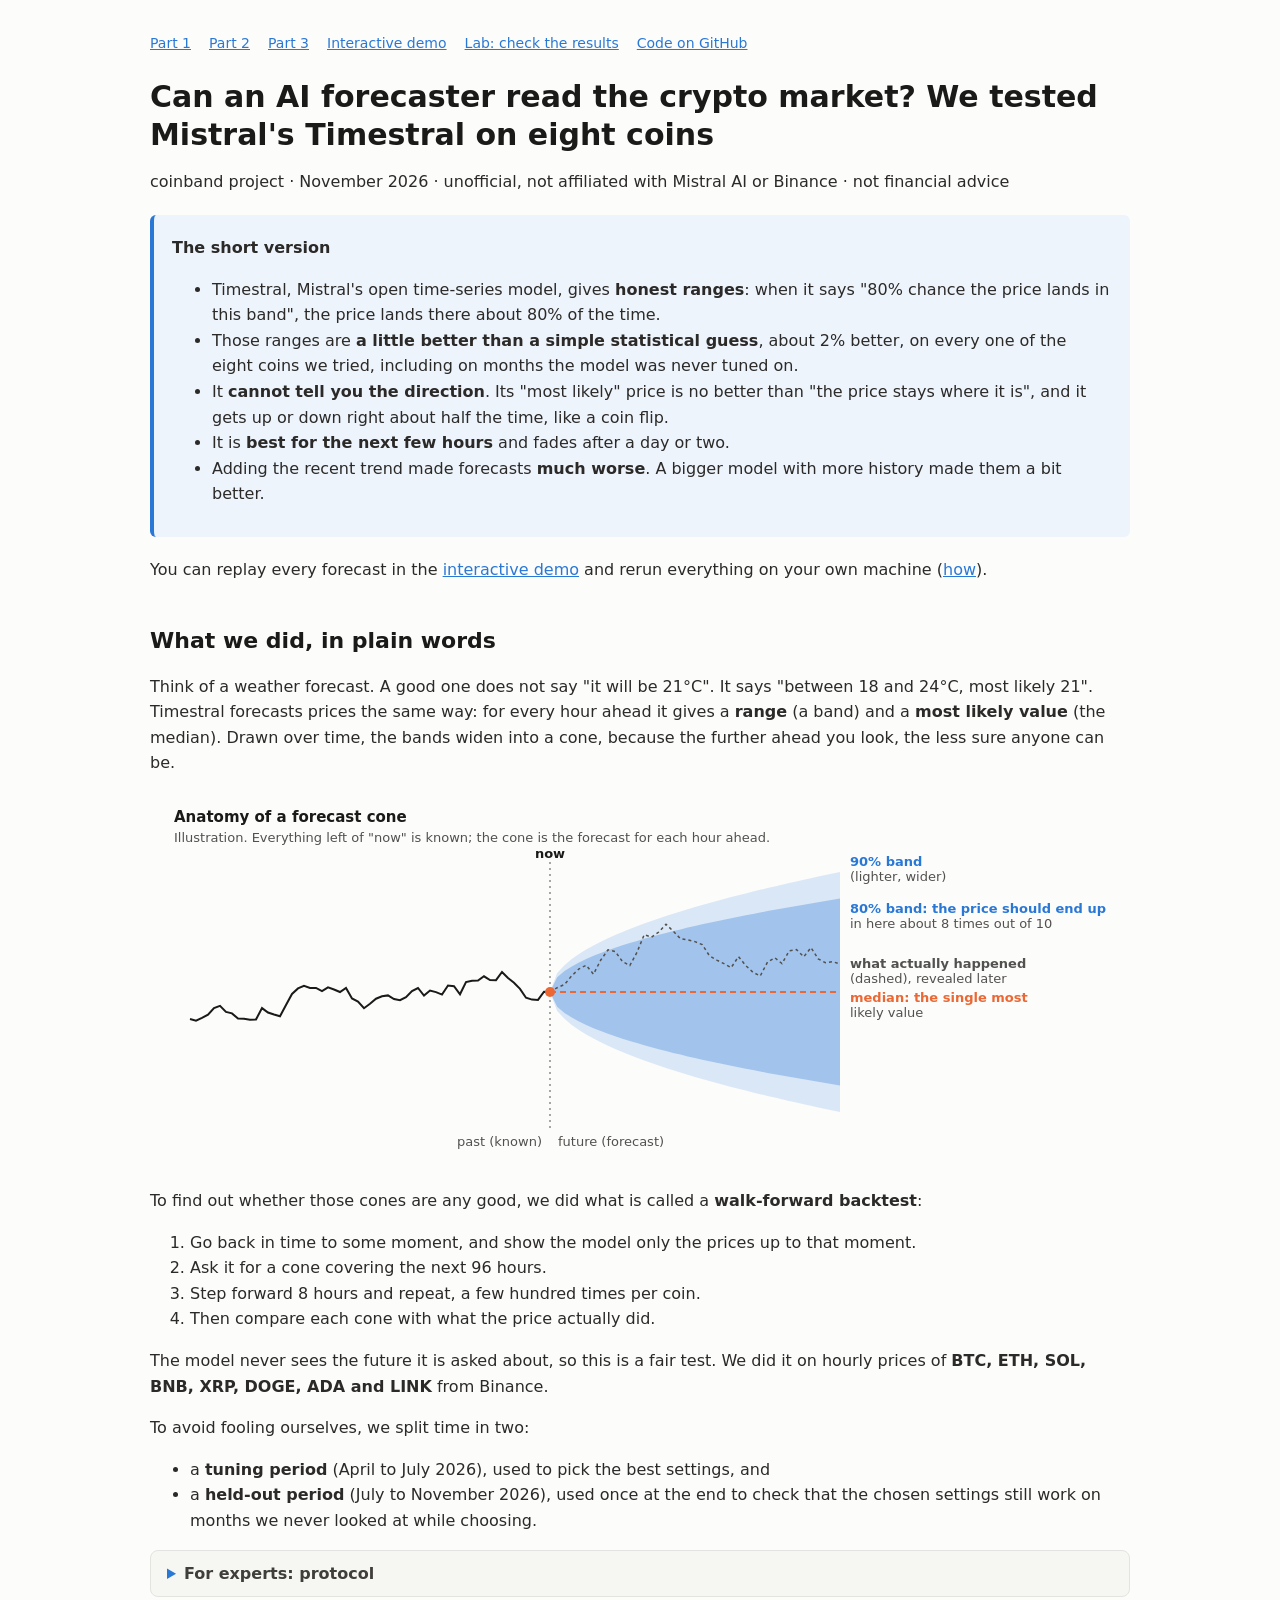
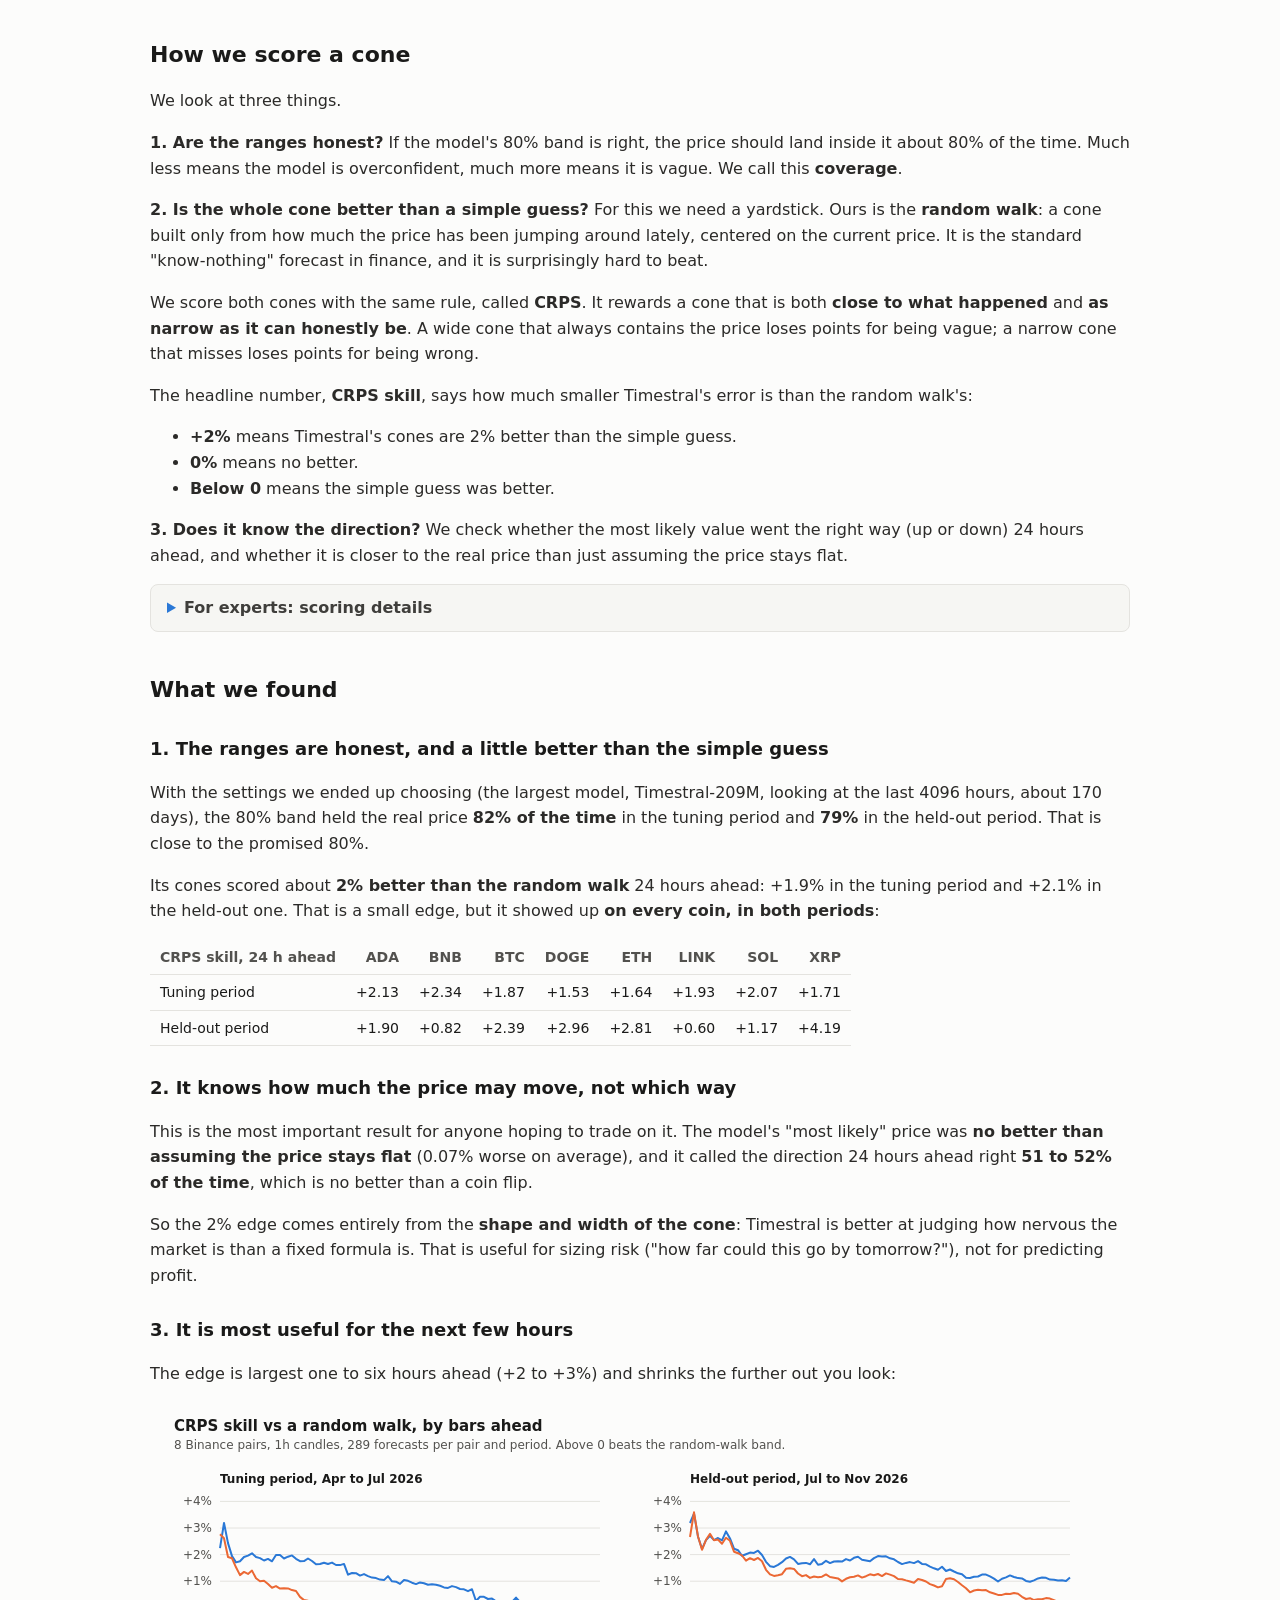
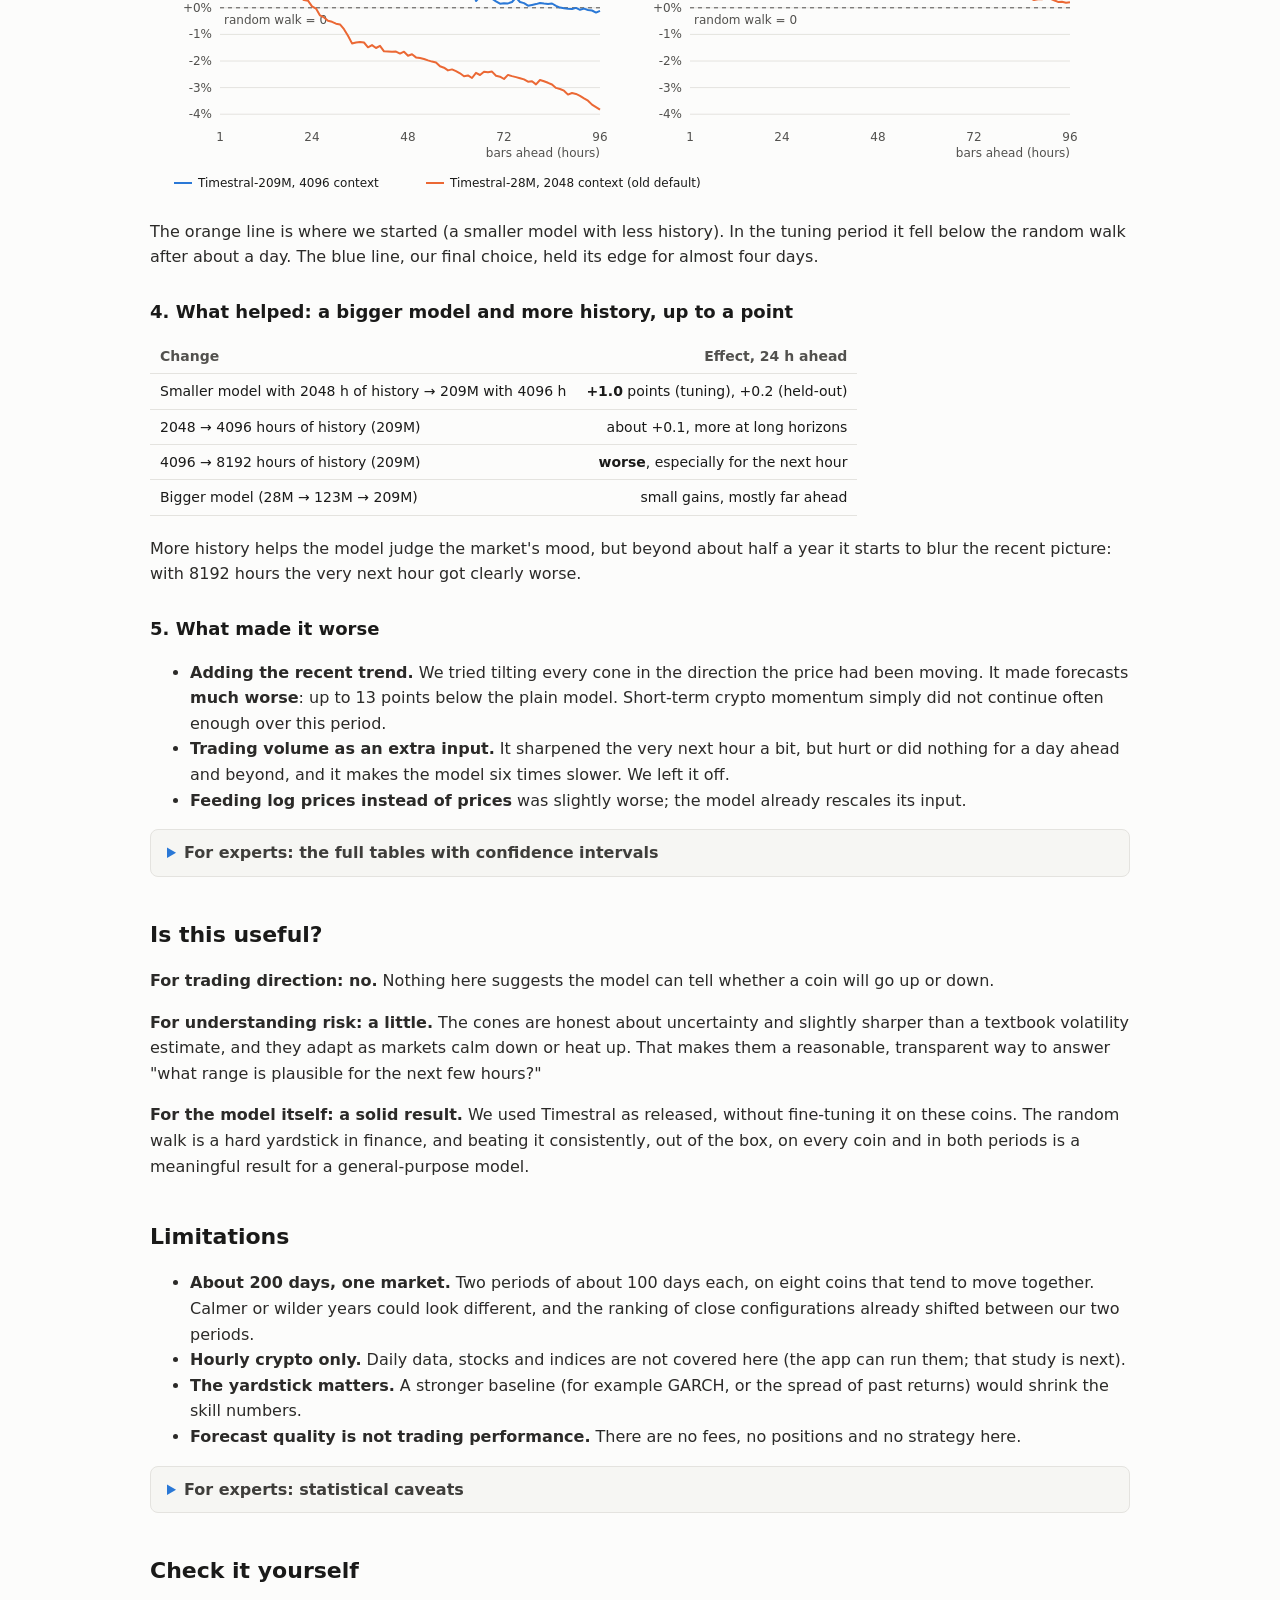
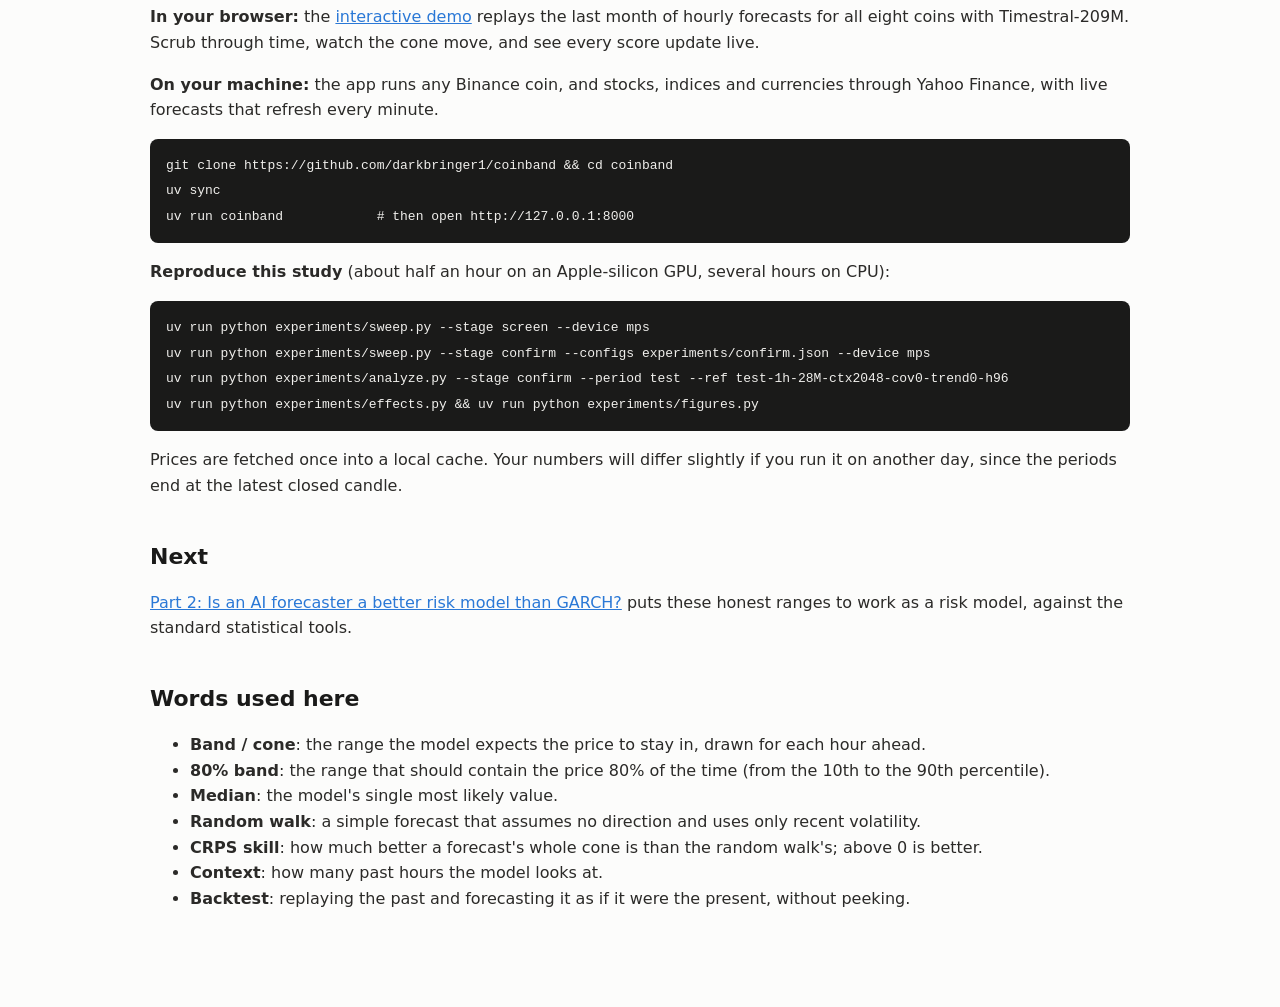
==== commit 968468e1: "Add the Lab page: Timestral vs GARCH risk results, interactive - docs/lab/: hour-by-hour replay of b" ====
--- a/docs/index.html
+++ b/docs/index.html
@@ -28,7 +28,7 @@
 details > summary::marker { color: #2a78d6; }
 .lede { font-size: 18px; color: #3f3e3b; }
 .nav { display: flex; gap: 18px; flex-wrap: wrap; }
-</style></head><body><main><nav class="nav"><a href="./">Part 1</a><a href="risk/">Part 2</a><a href="options/">Part 3</a><a href="demo/">Interactive demo</a><a href="https://github.com/darkbringer1/coinband">Code on GitHub</a></nav><h1 id="can-an-ai-forecaster-read-the-crypto-market-we-tested-mistral-s-timestral-on-eight-coins">Can an AI forecaster read the crypto market? We tested Mistral's Timestral on eight coins</h1>
+</style></head><body><main><nav class="nav"><a href="./">Part 1</a><a href="risk/">Part 2</a><a href="options/">Part 3</a><a href="demo/">Interactive demo</a><a href="lab/">Lab: check the results</a><a href="https://github.com/darkbringer1/coinband">Code on GitHub</a></nav><h1 id="can-an-ai-forecaster-read-the-crypto-market-we-tested-mistral-s-timestral-on-eight-coins">Can an AI forecaster read the crypto market? We tested Mistral's Timestral on eight coins</h1>
 <p>coinband project · November 2026 · unofficial, not affiliated with Mistral AI or Binance · not financial advice</p>
 <blockquote><p><strong>The short version</strong></p>
 <ul><li>Timestral, Mistral's open time-series model, gives <strong>honest ranges</strong>: when it says "80% chance the price lands in this band", the price lands there about 80% of the time.</li><li>Those ranges are <strong>a little better than a simple statistical guess</strong>, about 2% better, on every one of the eight coins we tried, including on months the model was never tuned on.</li><li>It <strong>cannot tell you the direction</strong>. Its "most likely" price is no better than "the price stays where it is", and it gets up or down right about half the time, like a coin flip.</li><li>It is <strong>best for the next few hours</strong> and fades after a day or two.</li><li>Adding the recent trend made forecasts <strong>much worse</strong>. A bigger model with more history made them a bit better.</li></ul></blockquote>
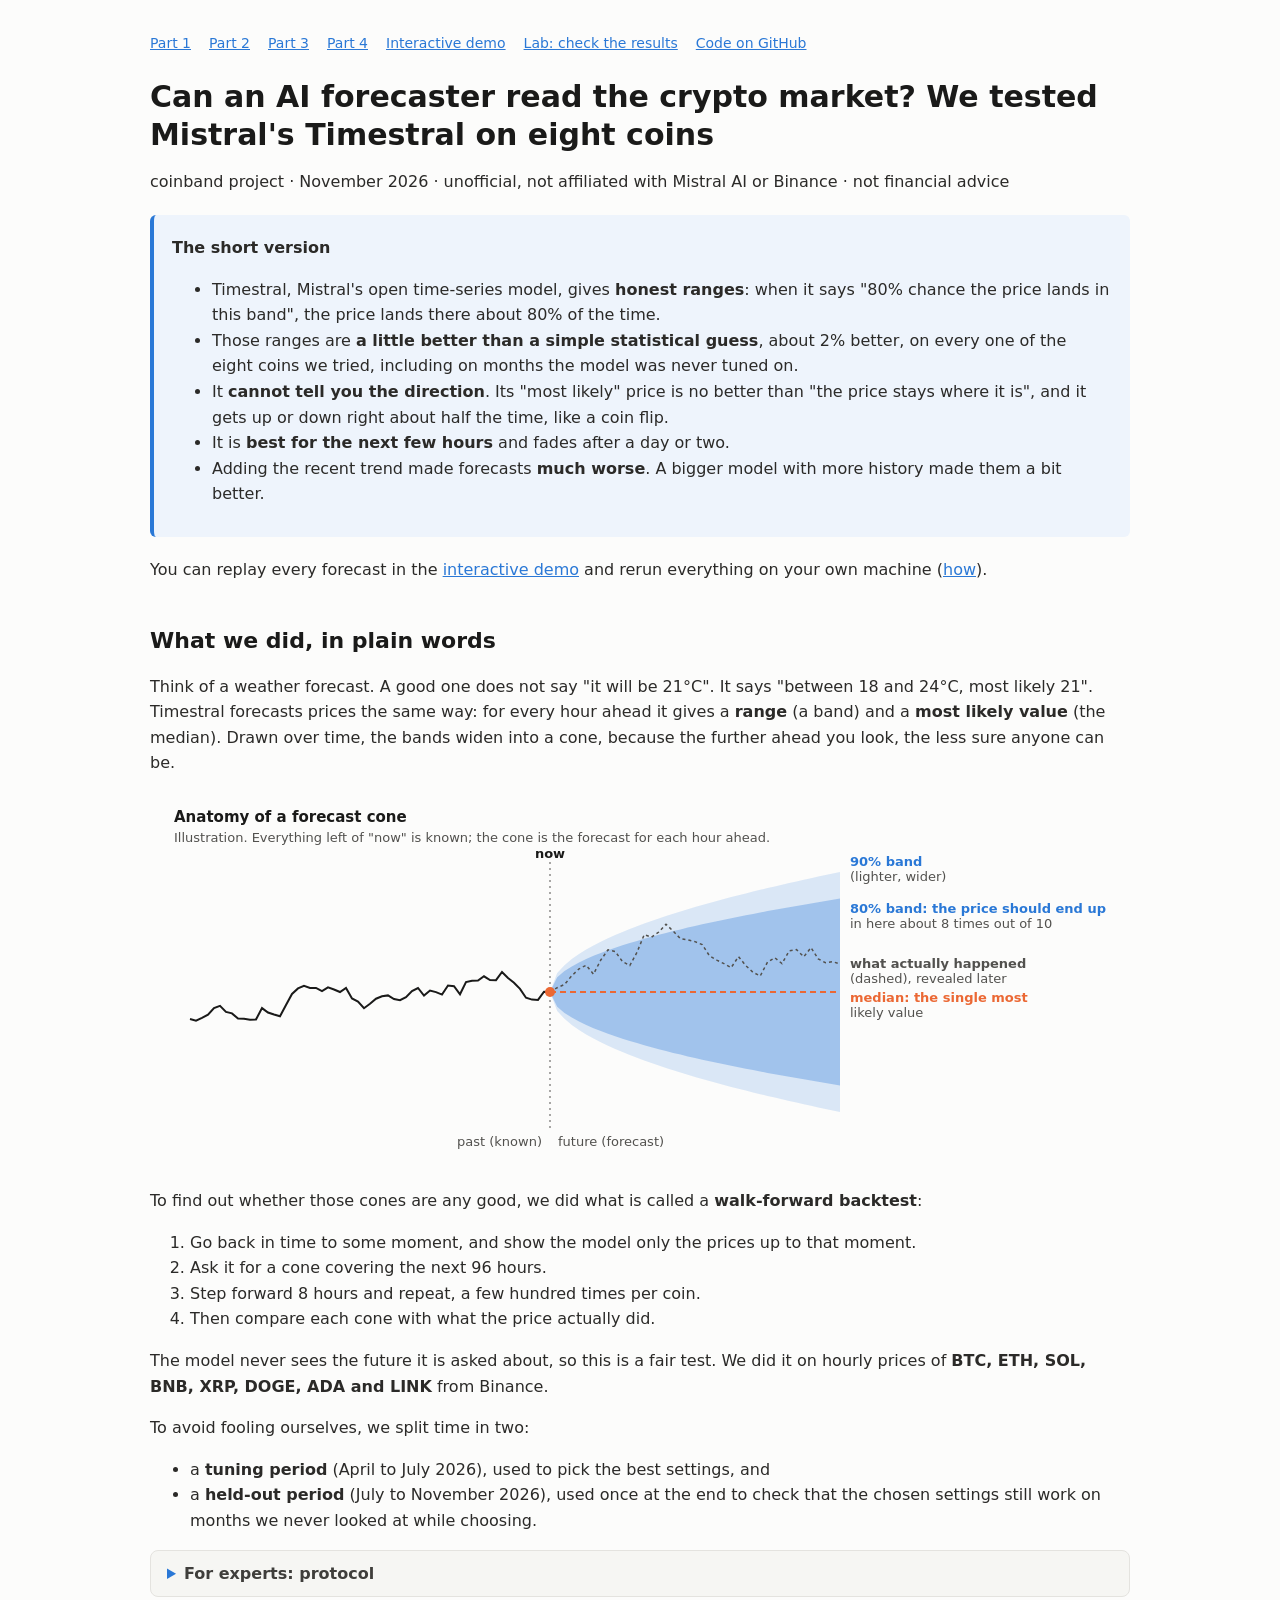
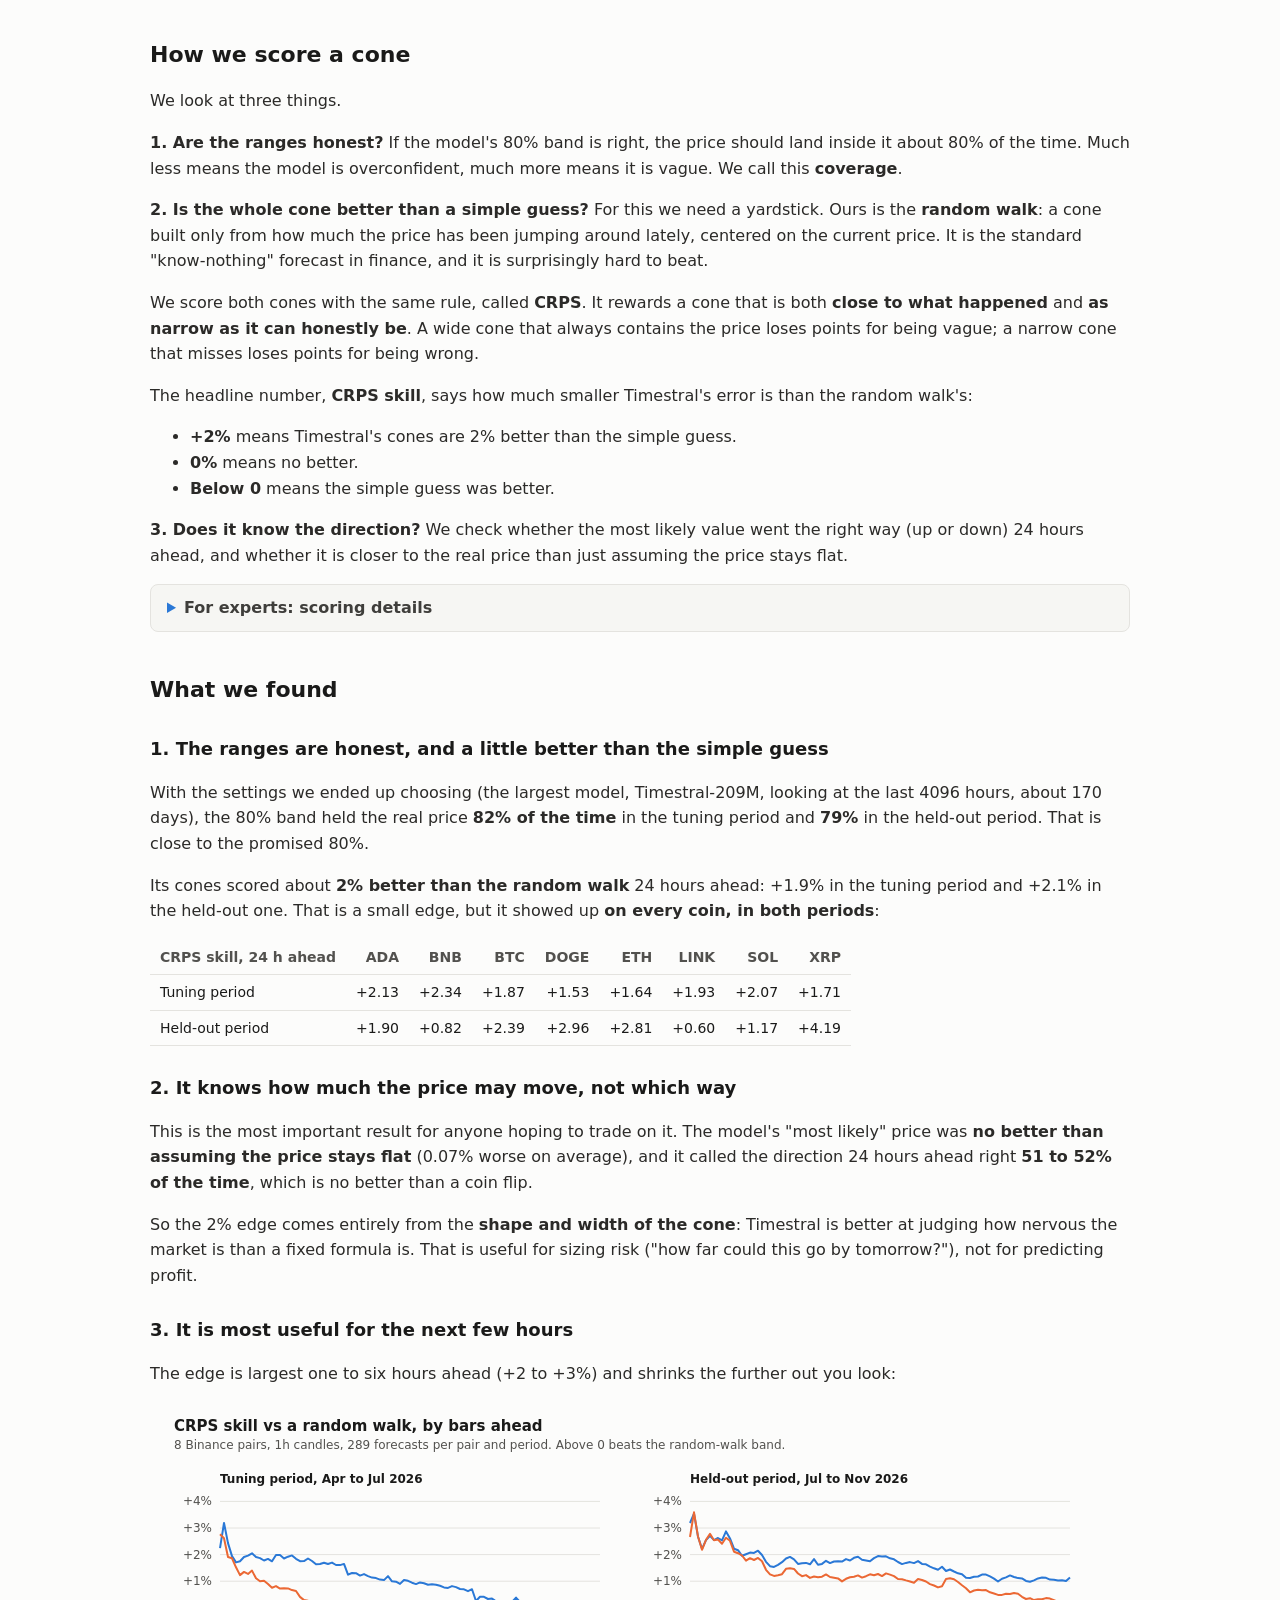
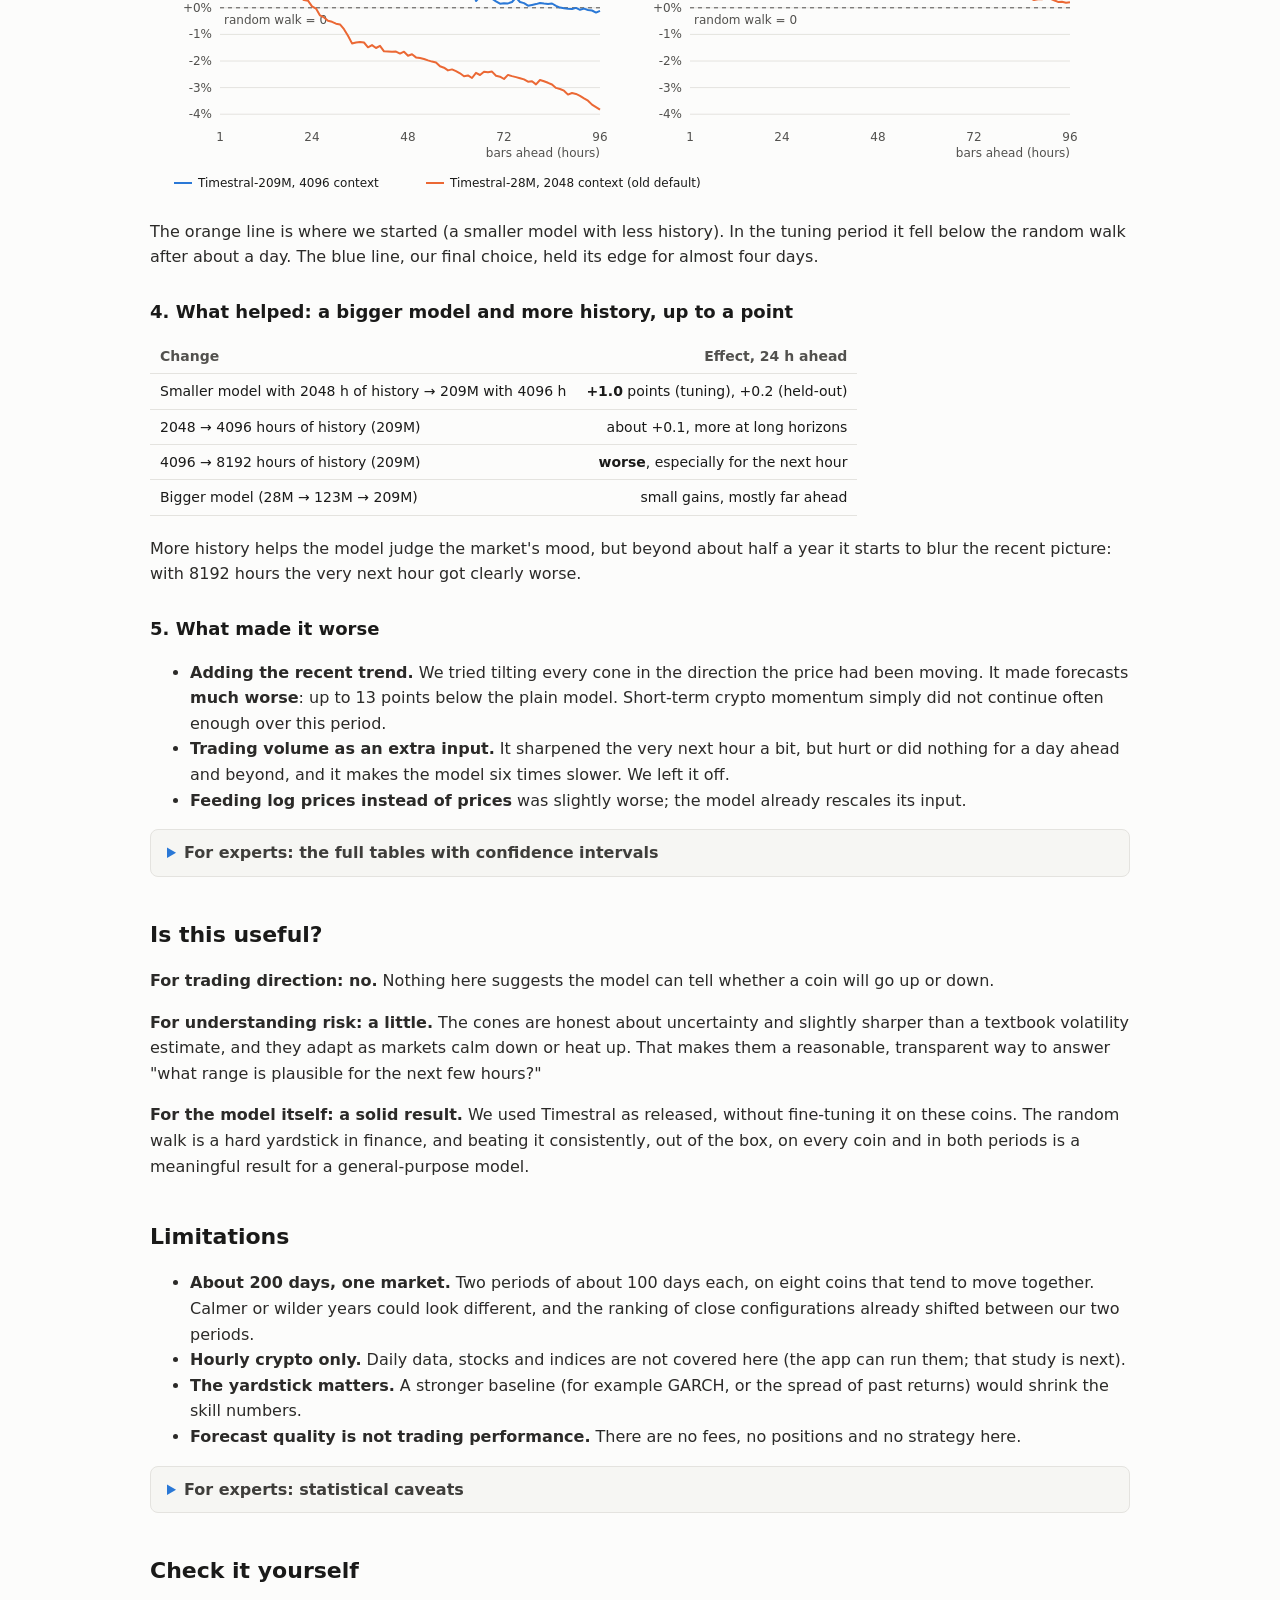
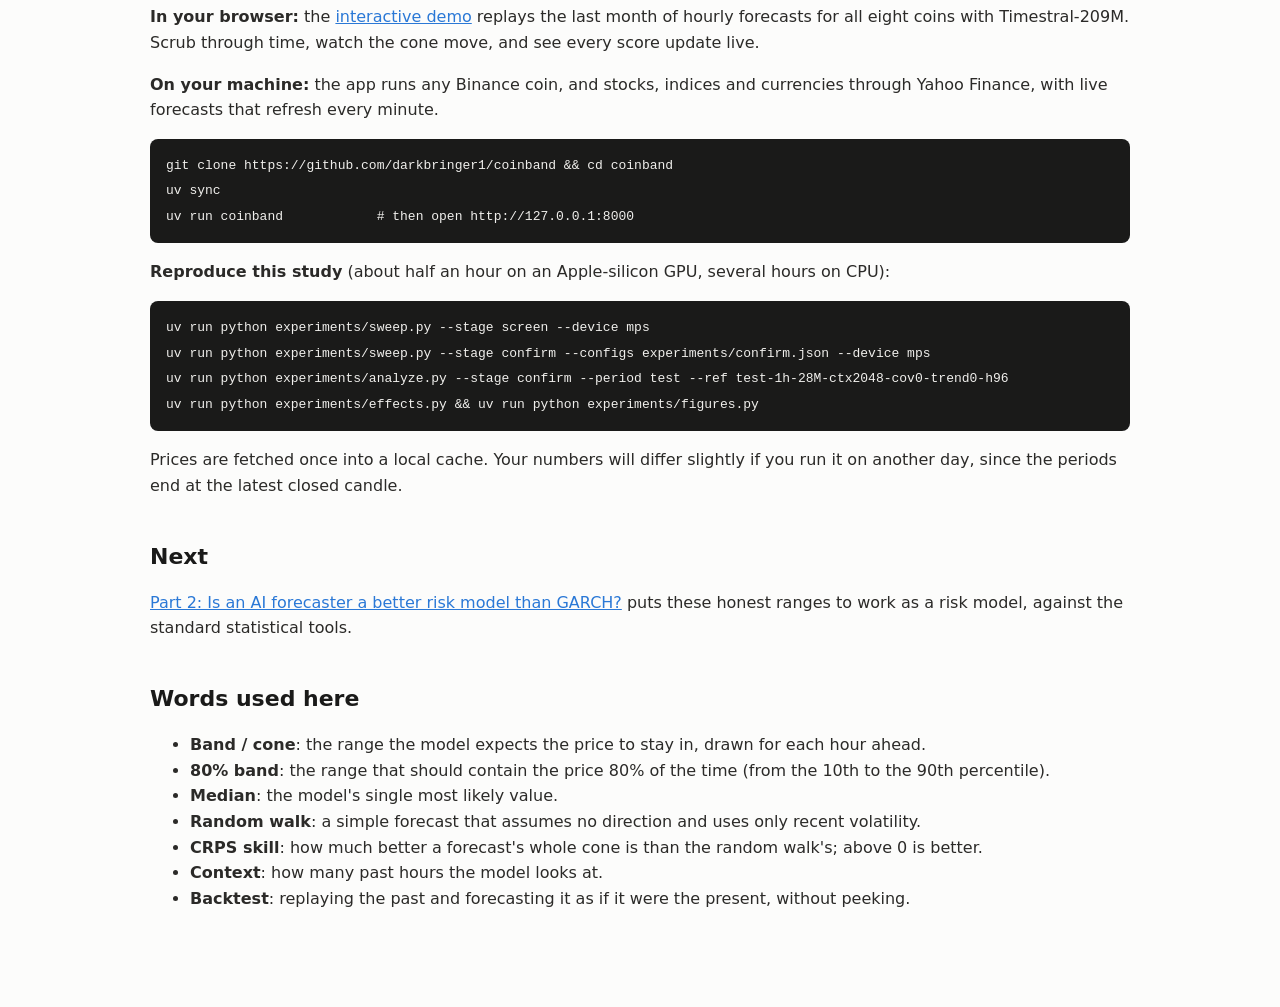
==== commit e73a43a1: "Add part four: stocks, FX and gold, risk vs GARCH, and the VIX experiments/phase4 repeats the earlie" ====
--- a/docs/index.html
+++ b/docs/index.html
@@ -28,7 +28,7 @@
 details > summary::marker { color: #2a78d6; }
 .lede { font-size: 18px; color: #3f3e3b; }
 .nav { display: flex; gap: 18px; flex-wrap: wrap; }
-</style></head><body><main><nav class="nav"><a href="./">Part 1</a><a href="risk/">Part 2</a><a href="options/">Part 3</a><a href="demo/">Interactive demo</a><a href="lab/">Lab: check the results</a><a href="https://github.com/darkbringer1/coinband">Code on GitHub</a></nav><h1 id="can-an-ai-forecaster-read-the-crypto-market-we-tested-mistral-s-timestral-on-eight-coins">Can an AI forecaster read the crypto market? We tested Mistral's Timestral on eight coins</h1>
+</style></head><body><main><nav class="nav"><a href="./">Part 1</a><a href="risk/">Part 2</a><a href="options/">Part 3</a><a href="markets/">Part 4</a><a href="demo/">Interactive demo</a><a href="lab/">Lab: check the results</a><a href="https://github.com/darkbringer1/coinband">Code on GitHub</a></nav><h1 id="can-an-ai-forecaster-read-the-crypto-market-we-tested-mistral-s-timestral-on-eight-coins">Can an AI forecaster read the crypto market? We tested Mistral's Timestral on eight coins</h1>
 <p>coinband project · November 2026 · unofficial, not affiliated with Mistral AI or Binance · not financial advice</p>
 <blockquote><p><strong>The short version</strong></p>
 <ul><li>Timestral, Mistral's open time-series model, gives <strong>honest ranges</strong>: when it says "80% chance the price lands in this band", the price lands there about 80% of the time.</li><li>Those ranges are <strong>a little better than a simple statistical guess</strong>, about 2% better, on every one of the eight coins we tried, including on months the model was never tuned on.</li><li>It <strong>cannot tell you the direction</strong>. Its "most likely" price is no better than "the price stays where it is", and it gets up or down right about half the time, like a coin flip.</li><li>It is <strong>best for the next few hours</strong> and fades after a day or two.</li><li>Adding the recent trend made forecasts <strong>much worse</strong>. A bigger model with more history made them a bit better.</li></ul></blockquote>
